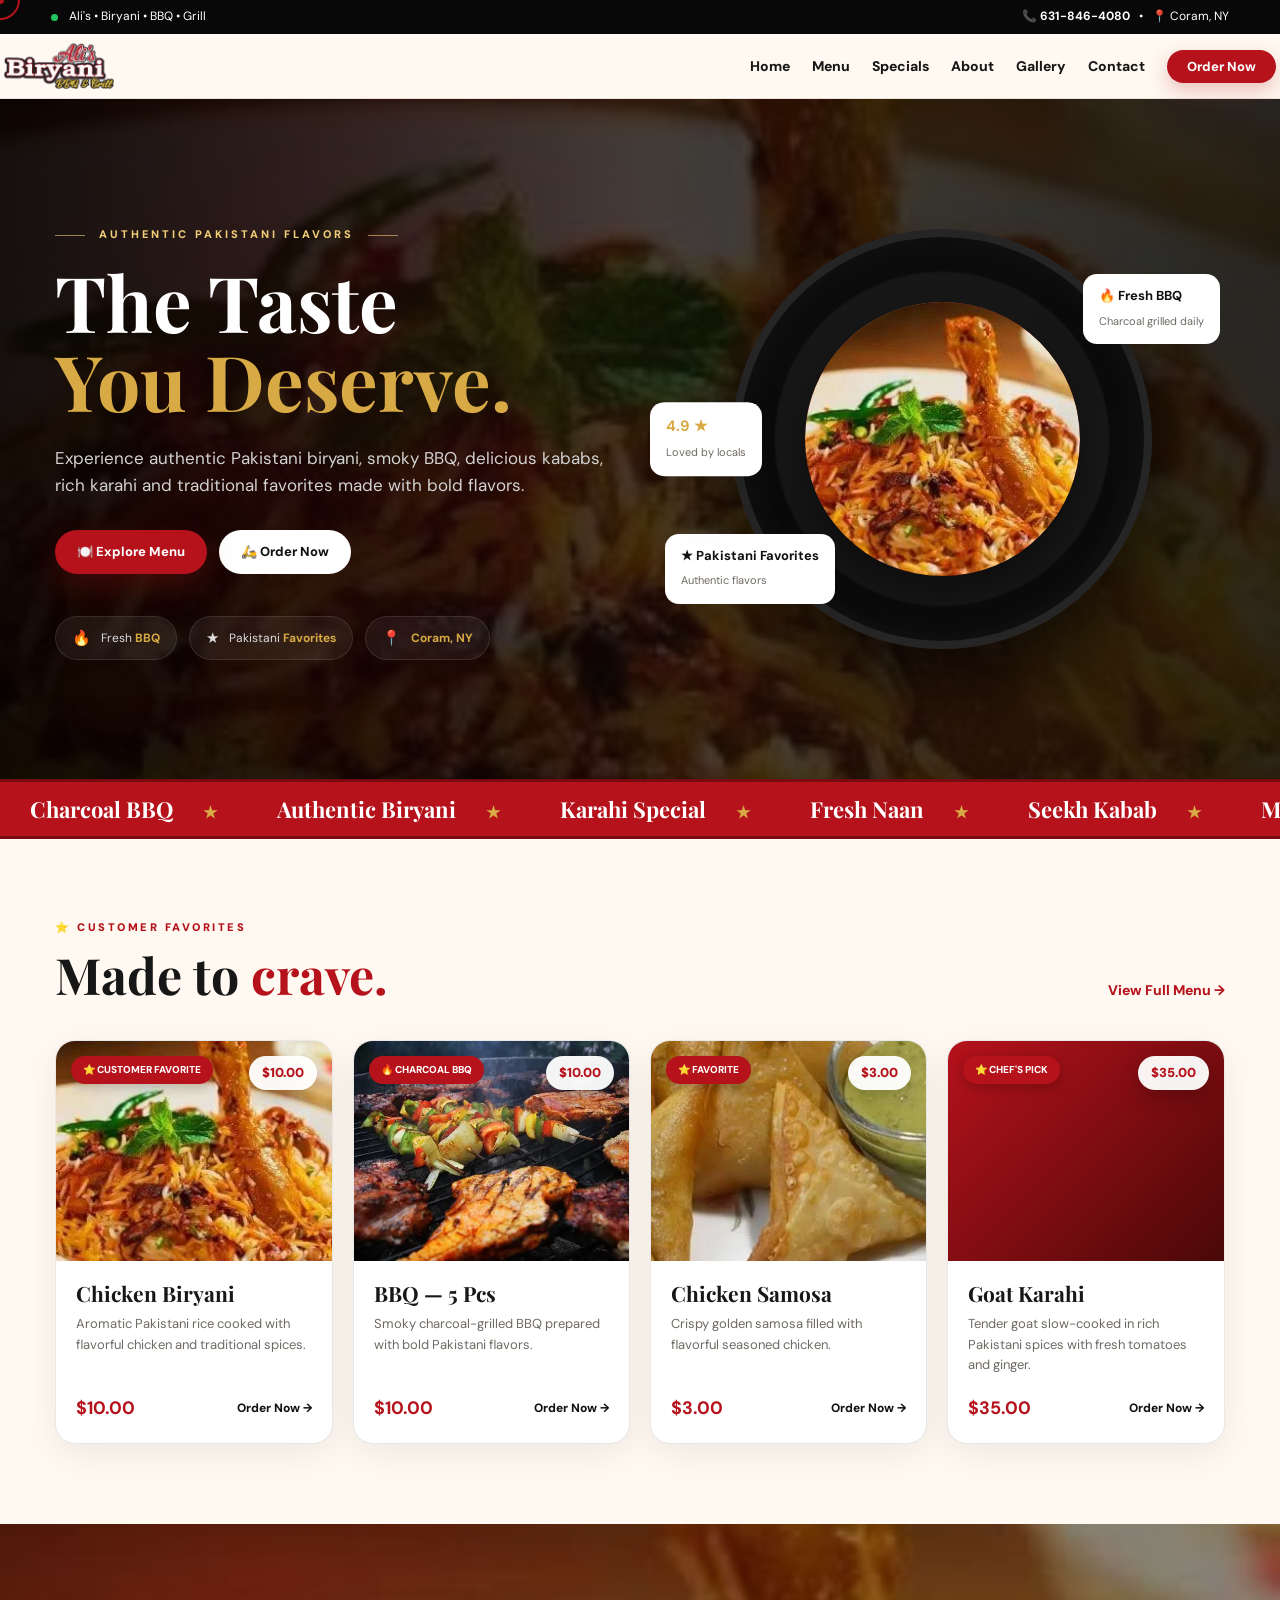
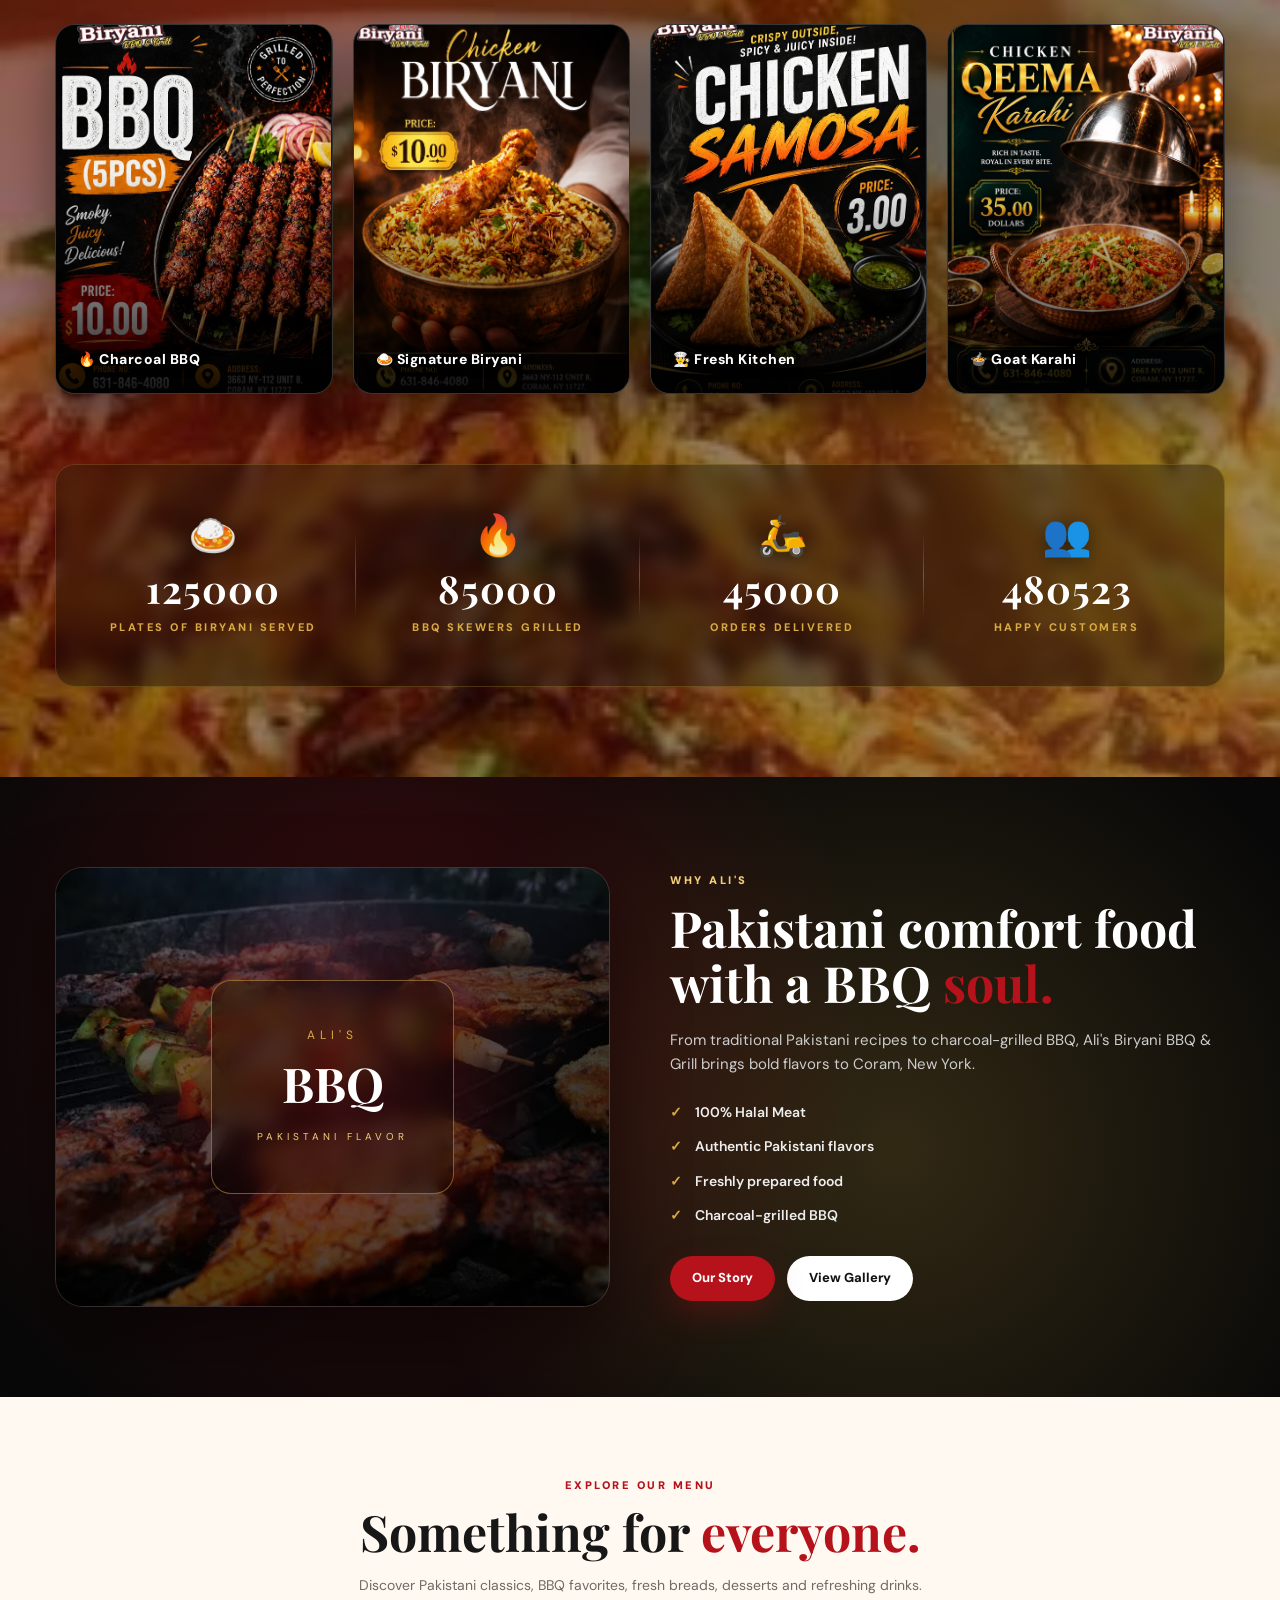
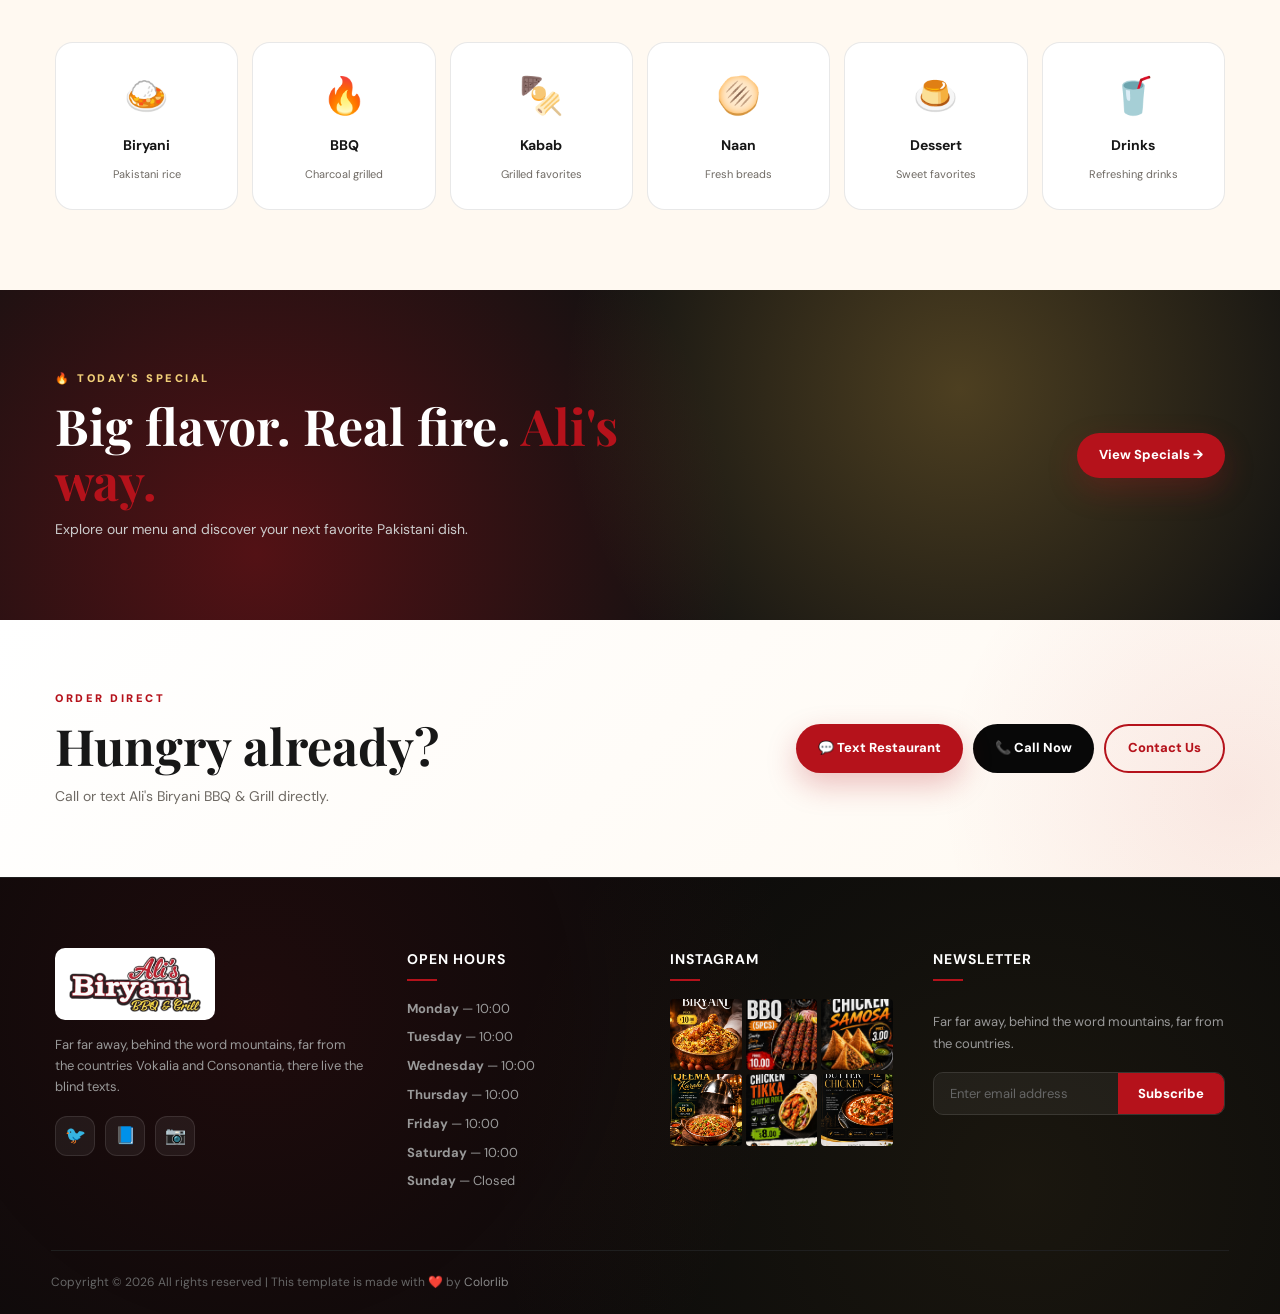
==== index.html @ 0fa8ace1 "Upload complete Ali's Biryani website" ====
<!DOCTYPE html>
<html lang="en">

<head>
    <meta charset="UTF-8">
    <meta name="viewport" content="width=device-width, initial-scale=1.0">
    <title>Ali's Biryani BBQ & Grill | Pakistani Restaurant in Coram, NY</title>
    <meta name="description" content="Ali's Biryani BBQ & Grill - Authentic Pakistani Biryani, BBQ, Kabab, Karahi and traditional favorites in Coram, NY.">
    <link rel="stylesheet" href="style.css">
    <link href="https://fonts.googleapis.com/css2?family=DM+Sans:wght@400;500;600;700;800;900&family=Playfair+Display:wght@500;600;700;800&display=swap" rel="stylesheet">
</head>
<style>
    /* Instagram Grid in Footer */
    .footer-instagram-grid {
        display: grid;
        grid-template-columns: repeat(3, 1fr);
        gap: 4px;
        margin-top: 5px;
    }

    .footer-instagram-grid img {
        width: 100%;
        aspect-ratio: 1;
        object-fit: cover;
        border-radius: 4px;
        transition: transform 0.3s, opacity 0.3s;
        cursor: pointer;
    }

    .footer-instagram-grid img:hover {
        transform: scale(1.05);
        opacity: 0.8;
    }

    /* ============================================================
       FEATURED DISHES — 4 COLUMNS ON DESKTOP
    ============================================================ */
    .featured-grid {
        display: grid;
        grid-template-columns: repeat(4, 1fr);
        gap: 20px;
        align-items: stretch;
    }

    /* ============================================================
       VIDEO SHOWCASE — WITH BACKGROUND IMAGE + HALAL STATS
    ============================================================ */
    .video-showcase {
        position: relative;
        padding: 100px 0 90px;
        overflow: hidden;
        background: #1a0f08;
        color: #fff;
    }

    /* Background image + dark overlay */
    .video-showcase::before {
        content: "";
        position: absolute;
        inset: 0;
        background:
            linear-gradient(rgba(10, 5, 2, 0.82), rgba(10, 5, 2, 0.88)),
            url('assets/flayers/bbq 5pcs.jpeg') center/cover no-repeat fixed;
        z-index: 0;
    }

    /* Radial glows on top of image */
    .video-showcase::after {
        content: "";
        position: absolute;
        inset: 0;
        background:
            radial-gradient(circle at 15% 20%, rgba(181, 18, 27, 0.35), transparent 45%),
            radial-gradient(circle at 85% 80%, rgba(216, 170, 69, 0.25), transparent 45%);
        animation: heroGlow 15s ease-in-out infinite alternate;
        pointer-events: none;
        z-index: 1;
    }

    .video-showcase > .container {
        position: relative;
        z-index: 2;
    }

    .video-showcase .section-heading.centered {
        text-align: center;
        display: block;
        margin-bottom: 55px;
    }

    .video-showcase .section-label.light {
        color: #f1cf78;
        font-size: 12px;
        font-weight: 900;
        letter-spacing: 3px;
        text-transform: uppercase;
        margin-bottom: 10px;
        display: block;
    }

    .video-showcase h2 {
        color: #fff;
        font-family: "Playfair Display", serif;
        font-size: clamp(32px, 4.5vw, 54px);
        line-height: 1.1;
    }

    .video-showcase h2 span {
        color: #d8aa45;
    }

    /* Video Grid — 4 columns on desktop */
    .video-grid {
        display: grid;
        grid-template-columns: repeat(4, 1fr);
        gap: 20px;
        margin-bottom: 70px;
    }

    .video-card {
        position: relative;
        aspect-ratio: 3 / 4;
        border-radius: 20px;
        overflow: hidden;
        border: 1px solid rgba(255, 255, 255, 0.12);
        background: #1a1a1a;
        transition: all 0.4s ease;
        cursor: pointer;
        box-shadow: 0 20px 50px rgba(0, 0, 0, 0.4);
    }

    .video-card:hover {
        transform: translateY(-10px) scale(1.02);
        border-color: #d8aa45;
        box-shadow: 0 30px 60px rgba(216, 170, 69, 0.4);
    }

    .video-card video {
        width: 100%;
        height: 100%;
        object-fit: cover;
        transition: transform 0.6s;
    }

    .video-card:hover video {
        transform: scale(1.08);
    }

    .video-overlay {
        position: absolute;
        inset: 0;
        background: linear-gradient(180deg, transparent 40%, rgba(0, 0, 0, 0.9) 100%);
        display: flex;
        align-items: flex-end;
        padding: 22px;
        pointer-events: none;
    }

    .video-label {
        color: white;
        font-weight: 800;
        font-size: 14px;
        letter-spacing: 0.5px;
        text-shadow: 0 2px 12px rgba(0, 0, 0, 0.9);
    }

    /* ============================================================
       STATS ROW — HALAL FRIENDLY
    ============================================================ */
    .stats-row {
        display: grid;
        grid-template-columns: repeat(4, 1fr);
        gap: 30px;
        padding: 40px 30px;
        background: rgba(0, 0, 0, 0.35);
        backdrop-filter: blur(8px);
        -webkit-backdrop-filter: blur(8px);
        border-radius: 20px;
        border: 1px solid rgba(216, 170, 69, 0.25);
        position: relative;
        overflow: hidden;
    }

    .stats-row::before {
        content: "";
        position: absolute;
        inset: 0;
        background: linear-gradient(135deg, rgba(216, 170, 69, 0.05), transparent 60%);
        pointer-events: none;
    }

    .stat-block {
        display: flex;
        flex-direction: column;
        align-items: center;
        text-align: center;
        position: relative;
        z-index: 1;
        padding: 10px 5px;
    }

    .stat-block:not(:last-child)::after {
        content: "";
        position: absolute;
        right: -15px;
        top: 20%;
        bottom: 20%;
        width: 1px;
        background: linear-gradient(180deg, transparent, rgba(216, 170, 69, 0.4), transparent);
    }

    .stat-icon {
        font-size: 40px;
        color: #fff;
        margin-bottom: 14px;
        opacity: 0.95;
        filter: drop-shadow(0 4px 10px rgba(0, 0, 0, 0.5));
        transition: transform 0.4s ease;
        display: block;
        line-height: 1;
    }

    .stat-block:hover .stat-icon {
        transform: translateY(-6px) scale(1.1);
    }

    .stat-number {
        font-family: "Playfair Display", serif;
        font-size: clamp(28px, 3vw, 42px);
        font-weight: 700;
        color: #fff;
        line-height: 1;
        margin-bottom: 12px;
        letter-spacing: 1px;
    }

    .stat-label {
        font-size: 11px;
        font-weight: 800;
        letter-spacing: 2.5px;
        text-transform: uppercase;
        color: #d8aa45;
        line-height: 1.5;
    }

    /* ============================================================
       RESPONSIVE
    ============================================================ */

    /* Tablet (1000px & below) */
    @media (max-width: 1000px) {
        .featured-grid {
            grid-template-columns: repeat(2, 1fr);
            gap: 18px;
        }

        .video-showcase {
            padding: 80px 0 70px;
        }
        .video-grid {
            grid-template-columns: repeat(2, 1fr);
            gap: 18px;
            margin-bottom: 55px;
        }
        .stats-row {
            grid-template-columns: repeat(2, 1fr);
            gap: 25px;
            padding: 35px 25px;
        }
        .stat-block:not(:last-child)::after {
            display: none;
        }
        .stat-block:nth-child(1)::after,
        .stat-block:nth-child(2)::after {
            content: "";
            position: absolute;
            right: -12px;
            top: 25%;
            bottom: 25%;
            width: 1px;
            background: linear-gradient(180deg, transparent, rgba(216, 170, 69, 0.4), transparent);
        }
        .stat-icon { font-size: 34px; }
        .stat-number { font-size: 32px; }
    }

    /* Mobile (800px & below) */
    @media (max-width: 800px) {
        .featured-grid {
            grid-template-columns: repeat(2, 1fr);
            gap: 14px;
        }

        .video-showcase {
            padding: 65px 0 60px;
        }

        /* Mobile par fixed background scroll nahi karta — better performance */
        .video-showcase::before {
            background-attachment: scroll;
        }

        .video-showcase .section-heading.centered {
            margin-bottom: 40px;
        }
        .video-showcase h2 { font-size: 30px; }
        .video-grid {
            grid-template-columns: repeat(2, 1fr);
            gap: 14px;
            margin-bottom: 45px;
        }
        .video-card {
            aspect-ratio: 3 / 4;
            border-radius: 16px;
        }
        .video-overlay { padding: 16px; }
        .video-label { font-size: 12px; }
        .stats-row {
            grid-template-columns: repeat(2, 1fr);
            gap: 22px;
            padding: 28px 18px;
            border-radius: 16px;
        }
        .stat-icon {
            font-size: 30px;
            margin-bottom: 10px;
        }
        .stat-number {
            font-size: 26px;
            margin-bottom: 8px;
        }
        .stat-label {
            font-size: 10px;
            letter-spacing: 1.8px;
        }
    }

    /* Small Mobile (560px & below) */
    @media (max-width: 560px) {
        .featured-grid {
            grid-template-columns: repeat(2, 1fr);
            gap: 10px;
        }

        .video-showcase {
            padding: 50px 0 45px;
        }
        .video-showcase h2 { font-size: 24px; }
        .video-grid {
            grid-template-columns: repeat(2, 1fr);
            gap: 10px;
            margin-bottom: 35px;
        }
        .video-card {
            aspect-ratio: 3 / 4;
            border-radius: 14px;
        }
        .video-overlay { padding: 12px; }
        .video-label { font-size: 11px; }
        .stats-row {
            grid-template-columns: repeat(2, 1fr);
            gap: 18px;
            padding: 22px 14px;
            border-radius: 14px;
        }
        .stat-icon {
            font-size: 26px;
            margin-bottom: 8px;
        }
        .stat-number {
            font-size: 22px;
            margin-bottom: 6px;
        }
        .stat-label {
            font-size: 9px;
            letter-spacing: 1.5px;
        }
    }

    /* Extra Small (380px & below) */
    @media (max-width: 380px) {
        .video-grid { gap: 8px; }
        .video-label { font-size: 10px; }
        .stat-icon { font-size: 22px; }
        .stat-number { font-size: 20px; }
        .stat-label {
            font-size: 8px;
            letter-spacing: 1.2px;
        }
        .stats-row {
            gap: 14px;
            padding: 18px 10px;
        }
    }
</style>

<body>

<!-- TOP BAR -->
<div class="top-bar">
    <div class="container top-bar-inner">
        <span class="top-bar-left">
            <span class="pulse-dot"></span>
            Ali's • Biryani • BBQ • Grill
        </span>
        <span class="top-bar-right">
            <a href="tel:+16318464080">📞 631-846-4080</a>
            &nbsp; • &nbsp;
            📍 Coram, NY
        </span>
    </div>
</div>

<!-- NAVBAR -->
<header class="navbar">
    <div class="container nav-inner">
        <a href="index.html">
            <img src="assets/logo/Layer 6.png" alt="Ali's" class="logo">
        </a>
        <button class="mobile-menu-btn" id="mobileMenuBtn" aria-label="Menu">☰</button>
        <nav class="navigation" id="navigation">
            <a href="index.html">Home</a>
            <a href="MENU.html">Menu</a>
            <a href="SPECIALS.html">Specials</a>
            <a href="ABOUT.html">About</a>
            <a href="GALLERY.html">Gallery</a>
            <a href="CONTACT.html">Contact</a>
            <a href="ORDER.html" class="nav-order">Order Now</a>
        </nav>
    </div>
</header>

<!-- HERO -->
<section class="hero">
    <video class="hero-video" autoplay muted loop playsinline poster="assets/menu/chicken biryani.jpeg">
        <source src="assets/videos/biryani.mp4" type="video/mp4">
    </video>

    <div class="hero-overlay"></div>

    <div class="container hero-content">
        <div class="hero-text">
            <span class="small-heading">
                <span class="small-heading-line"></span>
                AUTHENTIC PAKISTANI FLAVORS
                <span class="small-heading-line"></span>
            </span>

            <h1>
                The Taste
                <span>You Deserve.</span>
            </h1>

            <p>
                Experience authentic Pakistani biryani, smoky BBQ, delicious kababs,
                rich karahi and traditional favorites made with bold flavors.
            </p>

            <div class="hero-buttons">
                <a href="MENU.html" class="btn btn-red">🍽️ Explore Menu</a>
                <a href="ORDER.html" class="btn btn-white">🛵 Order Now</a>
            </div>

            <div class="hero-info">
                <div class="hero-info-item">
                    <span class="hero-info-icon">🔥</span>
                    <span>Fresh <strong>BBQ</strong></span>
                </div>
                <div class="hero-info-item">
                    <span class="hero-info-icon">★</span>
                    <span>Pakistani <strong>Favorites</strong></span>
                </div>
                <div class="hero-info-item">
                    <span class="hero-info-icon">📍</span>
                    <span><strong>Coram, NY</strong></span>
                </div>
            </div>
        </div>

        <div class="hero-food">
            <div class="food-glow"></div>
            <div class="food-circle">
                <div class="food-dish">
                    <img src="assets/menu/chicken biryani.jpeg" alt="Chicken Biryani"
                         onerror="this.parentElement.innerHTML='🍛';">
                </div>
            </div>
            <div class="floating-card card-one">
                <strong>🔥 Fresh BBQ</strong>
                <span>Charcoal grilled daily</span>
            </div>
            <div class="floating-card card-two">
                <strong>★ Pakistani Favorites</strong>
                <span>Authentic flavors</span>
            </div>
            <div class="floating-card card-three">
                <strong>4.9 ★</strong>
                <span>Loved by locals</span>
            </div>
        </div>
    </div>
</section>

<!-- MARQUEE -->
<section class="marquee">
    <div class="marquee-track">
        <div class="marquee-item">Charcoal BBQ</div>
        <div class="marquee-item">Authentic Biryani</div>
        <div class="marquee-item">Karahi Special</div>
        <div class="marquee-item">Fresh Naan</div>
        <div class="marquee-item">Seekh Kabab</div>
        <div class="marquee-item">Mango Lassi</div>

        <div class="marquee-item">Charcoal BBQ</div>
        <div class="marquee-item">Authentic Biryani</div>
        <div class="marquee-item">Karahi Special</div>
        <div class="marquee-item">Fresh Naan</div>
        <div class="marquee-item">Seekh Kabab</div>
        <div class="marquee-item">Mango Lassi</div>
    </div>
</section>

<!-- FEATURED DISHES — 4 BLOCKS -->
<section class="section">
    <div class="container">
        <div class="section-heading reveal">
            <div>
                <span class="section-label">⭐ CUSTOMER FAVORITES</span>
                <h2>Made to <span>crave.</span></h2>
            </div>
            <a href="MENU.html" class="text-link">View Full Menu →</a>
        </div>

        <div class="featured-grid">
            <!-- 1 -->
            <article class="dish-card reveal">
                <div class="dish-image">
                    <img src="assets/menu/chicken biryani.jpeg" alt="Chicken Biryani"
                         onerror="this.parentElement.style.background='linear-gradient(135deg,#d8aa45,#8b2b18)'; this.style.display='none';">
                    <div class="dish-tag">⭐ CUSTOMER FAVORITE</div>
                    <div class="dish-price-badge">$10.00</div>
                </div>
                <div class="dish-info">
                    <h3>Chicken Biryani</h3>
                    <p>Aromatic Pakistani rice cooked with flavorful chicken and traditional spices.</p>
                    <div class="dish-bottom">
                        <strong>$10.00</strong>
                        <a href="ORDER.html">Order Now →</a>
                    </div>
                </div>
            </article>

            <!-- 2 -->
            <article class="dish-card reveal reveal-delay-1">
                <div class="dish-image">
                    <img src="assets/menu/bbq 5pcs.jpeg" alt="BBQ 5 Pieces"
                         onerror="this.parentElement.style.background='linear-gradient(135deg,#b5121b,#4a0808)'; this.style.display='none';">
                    <div class="dish-tag">🔥 CHARCOAL BBQ</div>
                    <div class="dish-price-badge">$10.00</div>
                </div>
                <div class="dish-info">
                    <h3>BBQ — 5 Pcs</h3>
                    <p>Smoky charcoal-grilled BBQ prepared with bold Pakistani flavors.</p>
                    <div class="dish-bottom">
                        <strong>$10.00</strong>
                        <a href="ORDER.html">Order Now →</a>
                    </div>
                </div>
            </article>

            <!-- 3 -->
            <article class="dish-card reveal reveal-delay-2">
                <div class="dish-image">
                    <img src="assets/menu/chicken samosa.jpeg" alt="Chicken Samosa"
                         onerror="this.parentElement.style.background='linear-gradient(135deg,#d8aa45,#b5121b)'; this.style.display='none';">
                    <div class="dish-tag">⭐ FAVORITE</div>
                    <div class="dish-price-badge">$3.00</div>
                </div>
                <div class="dish-info">
                    <h3>Chicken Samosa</h3>
                    <p>Crispy golden samosa filled with flavorful seasoned chicken.</p>
                    <div class="dish-bottom">
                        <strong>$3.00</strong>
                        <a href="ORDER.html">Order Now →</a>
                    </div>
                </div>
            </article>

            <!-- 4 -->
            <article class="dish-card reveal reveal-delay-3">
                <div class="dish-image">
                    <img src="assets/menu/goat karahi.jpeg" alt="Goat Karahi"
                         onerror="this.parentElement.style.background='linear-gradient(135deg,#b5121b,#4a0808)'; this.style.display='none';">
                    <div class="dish-tag">⭐ CHEF'S PICK</div>
                    <div class="dish-price-badge">$35.00</div>
                </div>
                <div class="dish-info">
                    <h3>Goat Karahi</h3>
                    <p>Tender goat slow-cooked in rich Pakistani spices with fresh tomatoes and ginger.</p>
                    <div class="dish-bottom">
                        <strong>$35.00</strong>
                        <a href="ORDER.html">Order Now →</a>
                    </div>
                </div>
            </article>
        </div>
    </div>
</section>

<!-- ============================================================
     VIDEO SHOWCASE — 4 VIDEOS + HALAL STATS + BACKGROUND IMAGE
============================================================ -->
<section class="video-showcase">
      <video class="hero-video" autoplay muted loop playsinline poster="assets/menu/chicken biryani.jpeg">
        <source src="assets/videos/food.mp4" type="video/mp4">
    </video>
    <div class="container">

        <!-- <div class="section-heading centered reveal">
            <div>
                <span class="section-label light">🎬 SEE IT IN ACTION</span>
                <h2>Where flavor <span>comes alive.</span></h2>
            </div>
        </div> -->

        <!-- 4 Videos -->
        <div class="video-grid">
            <div class="video-card reveal">
                <video autoplay muted loop playsinline poster="assets/flayers/bbq 5pcs.jpeg">
                    <source src="assets/videos/bbq.mp4" type="video/mp4">
                </video>
                <div class="video-overlay">
                    <span class="video-label">🔥 Charcoal BBQ</span>
                </div>
            </div>

            <div class="video-card reveal reveal-delay-1">
                <video autoplay muted loop playsinline poster="assets/flayers/chicken biryani.jpeg">
                    <source src="assets/videos/biryani.mp4" type="video/mp4">
                </video>
                <div class="video-overlay">
                    <span class="video-label">🍛 Signature Biryani</span>
                </div>
            </div>

            <div class="video-card reveal reveal-delay-2">
                <video autoplay muted loop playsinline poster="assets/flayers/chicken samosa.jpeg">
                    <source src="assets/videos/kitchen.mp4" type="video/mp4">
                </video>
                <div class="video-overlay">
                    <span class="video-label">👨‍🍳 Fresh Kitchen</span>
                </div>
            </div>

            <div class="video-card reveal reveal-delay-3">
                <video autoplay muted loop playsinline poster="assets/flayers/goat karahi.jpeg">
                    <source src="assets/videos/Mutton.mp4" type="video/mp4">
                </video>
                <div class="video-overlay">
                    <span class="video-label">🍲 Goat Karahi</span>
                </div>
            </div>
        </div>

        <!-- Halal Stats Row -->
        <div class="stats-row reveal">
            <div class="stat-block">
                <span class="stat-icon">🍛</span>
                <div class="stat-number">125000</div>
                <div class="stat-label">Plates of Biryani Served</div>
            </div>

            <div class="stat-block">
                <span class="stat-icon">🔥</span>
                <div class="stat-number">85000</div>
                <div class="stat-label">BBQ Skewers Grilled</div>
            </div>

            <div class="stat-block">
                <span class="stat-icon">🛵</span>
                <div class="stat-number">45000</div>
                <div class="stat-label">Orders Delivered</div>
            </div>

            <div class="stat-block">
                <span class="stat-icon">👥</span>
                <div class="stat-number">480523</div>
                <div class="stat-label">Happy Customers</div>
            </div>
        </div>

    </div>
</section>

<!-- ABOUT PREVIEW -->
<section class="about-preview">
    <div class="container about-grid">
        <div class="about-visual reveal">
            <img src="assets/menu/bbq 5pcs.jpeg" alt="Ali's BBQ" class="about-visual-img"
                 onerror="this.style.display='none';">
            <div class="about-visual-overlay"></div>
            <div class="about-box">
                <span>ALI'S</span>
                <strong>BBQ</strong>
                <small>PAKISTANI FLAVOR</small>
            </div>
        </div>

        <div class="about-text reveal reveal-delay-1">
            <span class="section-label light">WHY ALI'S</span>
            <h2>Pakistani comfort food with a BBQ <span>soul.</span></h2>
            <p>From traditional Pakistani recipes to charcoal-grilled BBQ, Ali's Biryani BBQ & Grill brings bold flavors to Coram, New York.</p>

            <div class="about-points">
                <div><span>✓</span> 100% Halal Meat</div>
                <div><span>✓</span> Authentic Pakistani flavors</div>
                <div><span>✓</span> Freshly prepared food</div>
                <div><span>✓</span> Charcoal-grilled BBQ</div>
            </div>

            <div class="hero-buttons">
                <a href="ABOUT.html" class="btn btn-red">Our Story</a>
                <a href="GALLERY.html" class="btn btn-white">View Gallery</a>
            </div>
        </div>
    </div>
</section>

<!-- CATEGORIES -->
<section class="section">
    <div class="container">
        <div class="center-heading reveal">
            <span class="section-label">EXPLORE OUR MENU</span>
            <h2>Something for <span>everyone.</span></h2>
            <p>Discover Pakistani classics, BBQ favorites, fresh breads, desserts and refreshing drinks.</p>
        </div>

        <div class="category-grid">
            <a href="MENU.html" class="category-card reveal">
                <div class="category-icon">🍛</div>
                <h3>Biryani</h3>
                <span>Pakistani rice</span>
            </a>
            <a href="MENU.html" class="category-card reveal reveal-delay-1">
                <div class="category-icon">🔥</div>
                <h3>BBQ</h3>
                <span>Charcoal grilled</span>
            </a>
            <a href="MENU.html" class="category-card reveal reveal-delay-2">
                <div class="category-icon">🍢</div>
                <h3>Kabab</h3>
                <span>Grilled favorites</span>
            </a>
            <a href="MENU.html" class="category-card reveal reveal-delay-3">
                <div class="category-icon">🫓</div>
                <h3>Naan</h3>
                <span>Fresh breads</span>
            </a>
            <a href="MENU.html" class="category-card reveal reveal-delay-4">
                <div class="category-icon">🍮</div>
                <h3>Dessert</h3>
                <span>Sweet favorites</span>
            </a>
            <a href="MENU.html" class="category-card reveal">
                <div class="category-icon">🥤</div>
                <h3>Drinks</h3>
                <span>Refreshing drinks</span>
            </a>
        </div>
    </div>
</section>

<!-- SPECIAL BANNER -->
<section class="special-banner">
    <div class="container special-inner">
        <div class="reveal">
            <span class="section-label light">🔥 TODAY'S SPECIAL</span>
            <h2>Big flavor. Real fire. <span>Ali's way.</span></h2>
            <p>Explore our menu and discover your next favorite Pakistani dish.</p>
        </div>
        <a href="SPECIALS.html" class="btn btn-red reveal reveal-delay-1">View Specials →</a>
    </div>
</section>

<!-- ORDER CTA -->
<section class="contact-cta">
    <div class="container contact-cta-inner">
        <div class="reveal">
            <span class="section-label">ORDER DIRECT</span>
            <h2>Hungry already?</h2>
            <p>Call or text Ali's Biryani BBQ & Grill directly.</p>
        </div>
        <div class="cta-buttons reveal reveal-delay-1">
            <a class="btn btn-red" href="sms:+16318464080?body=Hi%20Ali%27s%20Biryani%20BBQ%20%26%20Grill%21%20I%20would%20like%20to%20place%20an%20order.">💬 Text Restaurant</a>
            <a class="btn btn-dark" href="tel:+16318464080">📞 Call Now</a>
            <a class="btn btn-outline" href="CONTACT.html">Contact Us</a>
        </div>
    </div>
</section>

<!-- FOOTER -->
<footer>
    <div class="container footer-grid">
        <div class="footer-brand">
            <img src="assets/logo/Layer 6.png" alt="Ali's Biryani BBQ & Grill">
            <p>Far far away, behind the word mountains, far from the countries Vokalia and Consonantia, there live the blind texts.</p>
            <div class="footer-socials">
                <a href="#" aria-label="Twitter">🐦</a>
                <a href="#" aria-label="Facebook">📘</a>
                <a href="#" aria-label="Instagram">📷</a>
            </div>
        </div>

        <div>
            <h3>Open Hours</h3>
            <p><strong>Monday</strong> — 10:00  </p>
            <p><strong>Tuesday</strong> — 10:00  </p>
            <p><strong>Wednesday</strong> — 10:00  </p>
            <p><strong>Thursday</strong> — 10:00  </p>
            <p><strong>Friday</strong> — 10:00</p>
            <p><strong>Saturday</strong> — 10:00</p>
            <p><strong>Sunday</strong> — Closed</p>
        </div>

        <div>
            <h3>Instagram</h3>
            <div class="footer-instagram-grid">
                <img src="assets/flayers/chicken biryani.jpeg" alt="Biryani">
                <img src="assets/flayers/bbq 5pcs.jpeg" alt="BBQ">
                <img src="assets/flayers/chicken samosa.jpeg" alt="Samosa">
                <img src="assets/flayers/goat karahi.jpeg" alt="Karahi">
                <img src="assets/flayers/chicken tikka.jpeg" alt="Tikka">
                <img src="assets/flayers/butter chicken.jpeg" alt="Butter Chicken">
            </div>
        </div>

        <div class="footer-newsletter">
            <h3>Newsletter</h3>
            <p>Far far away, behind the word mountains, far from the countries.</p>
            <div class="newsletter-input">
                <input type="email" placeholder="Enter email address" aria-label="Email address">
                <button type="button">Subscribe</button>
            </div>
        </div>
    </div>

    <div class="container footer-bottom">
        <span>Copyright © <span class="current-year"></span> All rights reserved | This template is made with ❤️ by <a href="#">Colorlib</a></span>
    </div>
</footer>

<script src="script.js"></script>

</body>
</html>
---- style.css ----
/* =====================================================
   ALI'S BIRYANI BBQ & GRILL
   ULTRA PREMIUM ANIMATED CSS — FULLY RESPONSIVE
   (Hero mobile compact + Featured 2 cols + Order Now fixed)
===================================================== */

@import url('https://fonts.googleapis.com/css2?family=DM+Sans:wght@400;500;600;700;800;900&family=Playfair+Display:wght@500;600;700;800;900&display=swap');

/* ================= VARIABLES ================= */
:root {
    --black: #080808;
    --black-soft: #111111;
    --red: #b5121b;
    --red-light: #df202b;
    --red-dark: #780b11;
    --gold: #d8aa45;
    --gold-light: #f1cf78;
    --cream: #fff9f1;
    --white: #ffffff;
    --text: #171717;
    --muted: #6f6a64;
    --border: rgba(0, 0, 0, .09);
    --shadow: 0 20px 60px rgba(0, 0, 0, .10);
    --radius: 20px;
}

/* ================= RESET ================= */
* {
    margin: 0;
    padding: 0;
    box-sizing: border-box;
}

html {
    scroll-behavior: smooth;
    -webkit-text-size-adjust: 100%;
}

body {
    font-family: "DM Sans", sans-serif;
    background: var(--cream);
    color: var(--text);
    line-height: 1.6;
    overflow-x: hidden;
    cursor: none;
    -webkit-font-smoothing: antialiased;
    -moz-osx-font-smoothing: grayscale;
}

@media (max-width: 900px) {
    body { cursor: auto; }
}

img { max-width: 100%; display: block; height: auto; }
a { text-decoration: none; color: inherit; }
button, input, textarea, select { font-family: inherit; }
button { cursor: pointer; }

.container {
    width: min(1180px, 92%);
    margin: auto;
    padding: 0 4px;
}

/* ================= CUSTOM CURSOR ================= */
.cursor-dot,
.cursor-ring {
    position: fixed;
    top: 0;
    left: 0;
    pointer-events: none;
    z-index: 99999;
    transform: translate(-50%, -50%);
    transition: opacity 0.3s;
}

.cursor-dot {
    width: 8px;
    height: 8px;
    background: var(--red);
    border-radius: 50%;
}

.cursor-ring {
    width: 40px;
    height: 40px;
    border: 2px solid var(--red);
    border-radius: 50%;
    transition: transform 0.15s ease-out, width 0.2s, height 0.2s, background 0.2s;
}

.cursor-ring.hover {
    width: 60px;
    height: 60px;
    background: rgba(181, 18, 27, 0.1);
}

@media (max-width: 900px) {
    .cursor-dot, .cursor-ring { display: none; }
}

/* ================= SCROLL PROGRESS BAR ================= */
.scroll-progress {
    position: fixed;
    top: 0;
    left: 0;
    height: 3px;
    width: 0;
    background: linear-gradient(90deg, var(--red), var(--gold));
    z-index: 10000;
    transition: width 0.1s;
}

/* ================= TOP BAR ================= */
.top-bar {
    background: var(--black);
    color: white;
    font-size: 12px;
}

.top-bar-inner {
    min-height: 34px;
    display: flex;
    justify-content: space-between;
    align-items: center;
    gap: 10px;
    padding: 4px 0;
}

.top-bar a { font-weight: 700; transition: color 0.3s; }
.top-bar a:hover { color: var(--gold-light); }

.pulse-dot {
    display: inline-block;
    width: 7px;
    height: 7px;
    background: #22c55e;
    border-radius: 50%;
    margin-right: 8px;
    box-shadow: 0 0 0 0 rgba(34, 197, 94, 0.7);
    animation: pulse 2s infinite;
    vertical-align: middle;
}

@keyframes pulse {
    0%   { box-shadow: 0 0 0 0 rgba(34, 197, 94, 0.7); }
    70%  { box-shadow: 0 0 0 8px rgba(34, 197, 94, 0); }
    100% { box-shadow: 0 0 0 0 rgba(34, 197, 94, 0); }
}

/* ================= NAVBAR ================= */
.navbar {
    position: sticky;
    top: 0;
    z-index: 1000;
    background: rgba(255, 249, 241, .97);
    backdrop-filter: blur(15px);
    -webkit-backdrop-filter: blur(15px);
    border-bottom: 1px solid var(--border);
    transition: box-shadow 0.3s;
    width: 100%;
}

.navbar.scrolled {
    box-shadow: 0 10px 30px rgba(0, 0, 0, 0.08);
}

.nav-inner {
    min-height: 64px;
    display: flex;
    align-items: center;
    justify-content: space-between;
    gap: 16px;
    width: 100%;
}

.logo {
    width: 110px;
    height: auto;
    object-fit: contain;
    transition: transform 0.3s;
    flex-shrink: 0;
}

.logo:hover { transform: scale(1.05); }

.navigation,
.navlinks {
    display: flex;
    align-items: center;
    gap: 22px;
    flex-wrap: nowrap;
    min-width: 0;
}

.navigation > a:not(.nav-order),
.navlinks > a:not(.nav-order) {
    font-size: 14px;
    font-weight: 800;
    position: relative;
    transition: color 0.3s;
    padding: 4px 0;
    white-space: nowrap;
    flex-shrink: 0;
}

.navigation > a:not(.nav-order)::after,
.navlinks > a:not(.nav-order)::after {
    content: "";
    position: absolute;
    left: 0;
    bottom: -2px;
    width: 0;
    height: 2px;
    background: var(--red);
    transition: .25s ease;
}

.navigation > a:hover::after,
.navigation > a.active::after,
.navlinks > a:hover::after,
.navlinks > a.active::after {
    width: 100%;
}

.nav-order {
    background: var(--red);
    color: white !important;
    padding: 10px 20px;
    border-radius: 100px;
    box-shadow: 0 8px 20px rgba(181, 18, 27, 0.25);
    transition: all 0.3s;
    font-size: 13px !important;
    font-weight: 800;
    white-space: nowrap;
    flex-shrink: 0;
    display: inline-flex;
    align-items: center;
    justify-content: center;
    line-height: 1;
}

.nav-order::after { display: none !important; }

.nav-order:hover {
    background: var(--red-light);
    transform: translateY(-2px);
    box-shadow: 0 12px 25px rgba(181, 18, 27, 0.35);
}

.mobile-menu-btn,
.menu-toggle {
    display: none;
    border: none;
    background: transparent;
    font-size: 26px;
    cursor: pointer;
    color: var(--black);
    padding: 6px;
    line-height: 1;
    flex-shrink: 0;
}

/* ================= HERO ================= */
.hero {
    position: relative;
    min-height: 680px;
    overflow: hidden;
    background: #080808;
    color: white;
}

.hero-video {
    position: absolute;
    top: 50%;
    left: 50%;
    min-width: 100%;
    min-height: 100%;
    width: auto;
    height: auto;
    transform: translate(-50%, -50%);
    object-fit: cover;
    z-index: 0;
    opacity: 0.55;
}

.hero-overlay {
    position: absolute;
    inset: 0;
    background:
        linear-gradient(90deg, rgba(0,0,0,0.85) 0%, rgba(0,0,0,0.5) 50%, rgba(0,0,0,0.7) 100%),
        radial-gradient(circle at 20% 30%, rgba(181, 18, 27, 0.4), transparent 45%),
        radial-gradient(circle at 80% 70%, rgba(216, 170, 69, 0.25), transparent 45%);
    z-index: 1;
    animation: heroGlow 12s ease-in-out infinite alternate;
}

@keyframes heroGlow {
    0%   { opacity: 0.85; }
    100% { opacity: 1; }
}

.hero-content {
    position: relative;
    z-index: 2;
    min-height: 680px;
    display: grid;
    grid-template-columns: 1fr 1fr;
    align-items: center;
    gap: 40px;
}

.small-heading {
    display: inline-flex;
    align-items: center;
    gap: 14px;
    color: var(--gold-light);
    font-size: 11px;
    font-weight: 800;
    letter-spacing: 3px;
    margin-bottom: 18px;
    opacity: 0;
    animation: fadeUp 0.8s 0.2s forwards;
}

.small-heading-line {
    display: inline-block;
    width: 30px;
    height: 1px;
    background: var(--gold-light);
    opacity: 0.6;
}

.hero h1 {
    font-family: "Playfair Display", serif;
    font-size: clamp(44px, 6vw, 78px);
    line-height: 1.03;
    max-width: 650px;
    opacity: 0;
    animation: fadeUp 0.8s 0.4s forwards;
}

.hero h1 span {
    display: block;
    color: var(--gold);
    position: relative;
}

.hero-text p {
    max-width: 590px;
    color: #d2d2d2;
    font-size: 17px;
    margin-top: 25px;
    opacity: 0;
    animation: fadeUp 0.8s 0.6s forwards;
}

@keyframes fadeUp {
    from { opacity: 0; transform: translateY(30px); }
    to { opacity: 1; transform: translateY(0); }
}

.hero-buttons {
    display: flex;
    flex-wrap: wrap;
    gap: 12px;
    margin-top: 30px;
    opacity: 0;
    animation: fadeUp 0.8s 0.8s forwards;
}

.hero-info {
    display: flex;
    flex-wrap: wrap;
    gap: 12px;
    margin-top: 42px;
    opacity: 0;
    animation: fadeUp 0.8s 1s forwards;
}

.hero-info-item {
    display: flex;
    align-items: center;
    gap: 10px;
    padding: 9px 16px;
    background: rgba(255,255,255,0.06);
    border: 1px solid rgba(255,255,255,0.1);
    border-radius: 100px;
    backdrop-filter: blur(10px);
    transition: all 0.3s ease;
    color: #ddd;
    font-size: 12px;
}

.hero-info-item:hover {
    background: rgba(181,18,27,0.2);
    border-color: var(--red);
    transform: translateY(-3px);
}

.hero-info-icon { font-size: 15px; }
.hero-info strong { color: var(--gold); }

/* ================= HERO FOOD ================= */
.hero-food {
    position: relative;
    min-height: 200px;
    display: grid;
    place-items: center;
    opacity: 0;
    animation: fadeIn 1.2s 0.6s forwards;
}

@keyframes fadeIn {
    to { opacity: 1; }
}

.food-glow {
    position: absolute;
    width: 380px;
    height: 380px;
    border-radius: 50%;
    background: radial-gradient(circle, rgba(181, 18, 27, .6), transparent 70%);
    filter: blur(30px);
    animation: glowPulse 4s ease-in-out infinite alternate;
}

@keyframes glowPulse {
    0%   { transform: scale(1); opacity: 0.7; }
    100% { transform: scale(1.15); opacity: 1; }
}

.food-circle {
    width: min(420px, 90%);
    aspect-ratio: 1;
    border-radius: 50%;
    display: grid;
    place-items: center;
    background: radial-gradient(circle, #292929 0 45%, #171717 46% 58%, #0b0b0b 59%);
    border: 8px solid #252525;
    box-shadow: 0 40px 80px rgba(0, 0, 0, .65), inset 0 0 40px rgba(255, 255, 255, .04);
    animation: rotateSlow 30s linear infinite;
    position: relative;
}

@keyframes rotateSlow {
    from { transform: rotate(0deg); }
    to { transform: rotate(360deg); }
}

.food-dish {
    position: relative;
    z-index: 2;
    width: 68%;
    aspect-ratio: 1;
    border-radius: 50%;
    display: grid;
    place-items: center;
    overflow: hidden;
    background: radial-gradient(circle at 40% 30%, #e2a641, #8b2b18 55%, #39120e);
    box-shadow: inset 0 0 50px rgba(0, 0, 0, .45), 0 20px 35px rgba(0, 0, 0, .4);
    animation: rotateSlowReverse 30s linear infinite;
}

@keyframes rotateSlowReverse {
    from { transform: rotate(0deg); }
    to { transform: rotate(-360deg); }
}

.food-dish img {
    width: 100%;
    height: 100%;
    object-fit: cover;
    border-radius: 50%;
}

.floating-card {
    position: absolute;
    z-index: 5;
    background: white;
    color: #111;
    padding: 12px 16px;
    border-radius: 14px;
    box-shadow: var(--shadow);
    animation: floatCard 4s ease-in-out infinite;
}

@keyframes floatCard {
    0%, 100% { transform: translateY(0); }
    50% { transform: translateY(-12px); }
}

.floating-card strong { display: block; font-size: 13px; }
.floating-card span { color: var(--muted); font-size: 11px; }

.card-one { top: 45px; right: 5px; animation-delay: 0s; }
.card-two { bottom: 45px; left: 5px; animation-delay: 1s; }
.card-three {
    top: 50%;
    left: -10px;
    transform: translateY(-50%);
    animation-delay: 2s;
}
.card-three strong { color: var(--gold); font-size: 15px; }

/* ================= BUTTONS ================= */
.btn {
    display: inline-flex;
    align-items: center;
    justify-content: center;
    gap: 8px;
    padding: 12px 22px;
    border-radius: 100px;
    font-size: 13px;
    font-weight: 800;
    transition: all 0.3s cubic-bezier(0.4, 0, 0.2, 1);
    cursor: pointer;
    border: none;
    position: relative;
    overflow: hidden;
    text-align: center;
}

.btn::before {
    content: "";
    position: absolute;
    top: 50%;
    left: 50%;
    width: 0;
    height: 0;
    border-radius: 50%;
    background: rgba(255,255,255,0.3);
    transform: translate(-50%, -50%);
    transition: width 0.5s, height 0.5s;
}

.btn:hover::before {
    width: 300px;
    height: 300px;
}

.btn-red {
    color: white;
    background: var(--red);
    box-shadow: 0 12px 30px rgba(181, 18, 27, .25);
    z-index: 1;
}

.btn-red:hover {
    background: var(--red-light);
    transform: translateY(-3px);
    box-shadow: 0 20px 40px rgba(181, 18, 27, .4);
}

.btn-white { background: white; color: #111; }
.btn-white:hover { transform: translateY(-3px); box-shadow: 0 15px 30px rgba(255,255,255,0.2); }

.btn-dark { background: var(--black); color: white; }
.btn-dark:hover { background: var(--red); transform: translateY(-3px); }

.btn-outline {
    background: transparent;
    color: var(--red);
    border: 2px solid var(--red);
}
.btn-outline:hover { background: var(--red); color: white; transform: translateY(-3px); }

/* ================= SECTIONS ================= */
.section { padding: 80px 0; }

.section-heading {
    display: flex;
    align-items: end;
    justify-content: space-between;
    gap: 30px;
    margin-bottom: 38px;
}

.section-label {
    display: block;
    color: var(--red);
    font-size: 11px;
    font-weight: 900;
    letter-spacing: 2.5px;
    margin-bottom: 10px;
}

.section-label.light { color: var(--gold-light); }

h2 {
    font-family: "Playfair Display", serif;
    font-size: clamp(30px, 4vw, 50px);
    line-height: 1.1;
}

h2 span { color: var(--red); }

.text-link {
    color: var(--red);
    font-size: 14px;
    font-weight: 800;
    position: relative;
    transition: all 0.3s;
    white-space: nowrap;
}

.text-link:hover { color: var(--red-light); transform: translateX(5px); }

/* ================= SCROLL REVEAL ================= */
.reveal {
    opacity: 0;
    transform: translateY(40px);
    transition: opacity 0.8s ease, transform 0.8s ease;
}

.reveal.visible {
    opacity: 1;
    transform: translateY(0);
}

.reveal-delay-1 { transition-delay: 0.1s; }
.reveal-delay-2 { transition-delay: 0.2s; }
.reveal-delay-3 { transition-delay: 0.3s; }
.reveal-delay-4 { transition-delay: 0.4s; }

/* ================= PAGE HEADER ================= */
.page-hero, .page-header {
    position: relative;
    background:
        linear-gradient(rgba(0,0,0,0.7), rgba(0,0,0,0.85)),
        url('assets/flayers/chicken biryani.jpg') center/cover no-repeat,
        #080808;
    color: white;
    padding: 100px 0 80px;
    overflow: hidden;
}

.page-hero::before, .page-header::before {
    content: "";
    position: absolute;
    inset: 0;
    background:
        radial-gradient(circle at 20% 30%, rgba(181, 18, 27, 0.4), transparent 45%),
        radial-gradient(circle at 80% 70%, rgba(216, 170, 69, 0.25), transparent 45%);
    animation: heroGlow 10s ease-in-out infinite alternate;
}

.page-hero > .container,
.page-header > .container {
    position: relative;
    z-index: 2;
}

.page-header .kicker,
.page-hero .kicker { color: var(--gold-light); }

.page-header h1, .page-hero h1 {
    font-family: "Playfair Display", serif;
    font-size: clamp(36px, 6vw, 66px);
    line-height: 1.05;
    margin-bottom: 18px;
}

.page-header p, .page-hero p {
    max-width: 650px;
    color: #d0d0d0;
    font-size: 16px;
}

/* ================= FEATURED ================= */
.featured-grid {
    display: grid;
    grid-template-columns: repeat(4, 1fr);
    gap: 20px;
    align-items: stretch;
}

.dish-card {
    background: white;
    border-radius: var(--radius);
    overflow: hidden;
    box-shadow: 0 10px 35px rgba(0, 0, 0, .07);
    border: 1px solid var(--border);
    transition: all 0.4s cubic-bezier(0.4, 0, 0.2, 1);
    position: relative;
    display: flex;
    flex-direction: column;
    height: 100%;
}

.dish-card:hover {
    transform: translateY(-10px) scale(1.02);
    box-shadow: 0 30px 70px rgba(0, 0, 0, .15);
    border-color: var(--red);
}

.dish-image {
    position: relative;
    height: 220px;
    background: #ddd;
    overflow: hidden;
    flex-shrink: 0;
}

.dish-image img {
    width: 100%;
    height: 100%;
    object-fit: cover;
    transition: transform 0.6s ease;
}

.dish-card:hover .dish-image img {
    transform: scale(1.12);
}

.dish-tag {
    position: absolute;
    top: 15px;
    left: 15px;
    background: var(--red);
    color: white;
    padding: 6px 12px;
    border-radius: 100px;
    font-size: 10px;
    font-weight: 800;
    z-index: 2;
    box-shadow: 0 4px 12px rgba(0,0,0,0.2);
    white-space: nowrap;
}

.dish-price-badge {
    position: absolute;
    top: 15px;
    right: 15px;
    background: rgba(255,255,255,0.95);
    color: var(--red);
    padding: 7px 13px;
    border-radius: 100px;
    font-size: 13px;
    font-weight: 900;
    box-shadow: 0 8px 20px rgba(0,0,0,0.2);
    z-index: 2;
    white-space: nowrap;
}

.dish-info {
    padding: 20px;
    display: flex;
    flex-direction: column;
    flex-grow: 1;
}

.dish-info h3 {
    font-family: "Playfair Display", serif;
    font-size: 21px;
    line-height: 1.2;
}

.dish-info p {
    color: var(--muted);
    font-size: 13px;
    margin: 8px 0 18px;
    flex-grow: 1;
}

.dish-bottom {
    display: flex;
    justify-content: space-between;
    align-items: center;
    margin-top: auto;
}

.dish-bottom strong { color: var(--red); font-size: 18px; }

.dish-bottom a {
    color: #111;
    font-size: 12px;
    font-weight: 800;
    transition: all 0.3s;
}

.dish-bottom a:hover { color: var(--red); transform: translateX(3px); }

/* ================= VIDEO SHOWCASE ================= */
.video-showcase {
    position: relative;
    padding: 80px 0;
    background:
        linear-gradient(rgba(8,8,8,0.85), rgba(8,8,8,0.92)),
        url('assets/flayers/bbq 5pcs.jpg') center/cover no-repeat fixed,
        #080808;
    color: #fff;
    overflow: hidden;
}

.video-showcase::before {
    content: "";
    position: absolute;
    inset: 0;
    background:
        radial-gradient(circle at 15% 20%, rgba(181, 18, 27, 0.4), transparent 40%),
        radial-gradient(circle at 85% 80%, rgba(216, 170, 69, 0.3), transparent 40%);
    animation: heroGlow 15s ease-in-out infinite alternate;
}

.video-showcase > .container { position: relative; z-index: 2; }

.video-showcase .section-heading.centered {
    text-align: center;
    display: block;
    margin-bottom: 50px;
}

.video-showcase h2 { color: #fff; }
.video-showcase h2 span { color: var(--gold); }

.video-grid {
    display: grid;
    grid-template-columns: repeat(4, 1fr);
    gap: 20px;
}

.video-card {
    position: relative;
    aspect-ratio: 3 / 4;
    border-radius: 20px;
    overflow: hidden;
    border: 1px solid rgba(255,255,255,0.1);
    background: #1a1a1a;
    transition: all 0.4s ease;
    cursor: pointer;
}

.video-card:hover {
    transform: translateY(-10px) scale(1.02);
    border-color: var(--red);
    box-shadow: 0 30px 60px rgba(181, 18, 27, 0.3);
}

.video-card video {
    width: 100%;
    height: 100%;
    object-fit: cover;
    transition: transform 0.6s;
}

.video-card:hover video { transform: scale(1.08); }

.video-overlay {
    position: absolute;
    inset: 0;
    background: linear-gradient(180deg, transparent 40%, rgba(0,0,0,0.9) 100%);
    display: flex;
    align-items: flex-end;
    padding: 22px;
    pointer-events: none;
}

.video-label {
    color: white;
    font-weight: 800;
    font-size: 14px;
    letter-spacing: 0.5px;
    text-shadow: 0 2px 10px rgba(0,0,0,0.8);
}

/* ================= ABOUT PREVIEW ================= */
.about-preview {
    position: relative;
    background:
        linear-gradient(rgba(8,8,8,0.9), rgba(8,8,8,0.95)),
        url('assets/flayers/chicken samosa.jpg') center/cover no-repeat fixed,
        #080808;
    color: white;
    padding: 90px 0;
    overflow: hidden;
}

.about-preview::before {
    content: "";
    position: absolute;
    inset: 0;
    background:
        radial-gradient(circle at 30% 40%, rgba(181, 18, 27, 0.3), transparent 50%),
        radial-gradient(circle at 70% 60%, rgba(216, 170, 69, 0.2), transparent 50%);
    animation: heroGlow 20s ease-in-out infinite alternate;
}

.about-preview > .container { position: relative; z-index: 2; }

.about-grid {
    display: grid;
    grid-template-columns: 1fr 1fr;
    gap: 60px;
    align-items: center;
}

.about-visual {
    position: relative;
    min-height: 440px;
    border-radius: 28px;
    overflow: hidden;
    display: grid;
    place-items: center;
    border: 1px solid rgba(255,255,255,0.15);
    box-shadow: 0 30px 70px rgba(0,0,0,0.5);
}

.about-visual-img {
    position: absolute;
    inset: 0;
    width: 100%;
    height: 100%;
    object-fit: cover;
    z-index: 1;
}

.about-visual-overlay {
    position: absolute;
    inset: 0;
    z-index: 2;
    background:
        radial-gradient(circle at 50% 50%, rgba(181, 18, 27, 0.4), transparent 60%),
        linear-gradient(135deg, rgba(0,0,0,0.5), rgba(0,0,0,0.75));
}

.about-box {
    position: relative;
    z-index: 3;
    text-align: center;
    padding: 45px;
    border: 1px solid rgba(216, 170, 69, .5);
    border-radius: 20px;
    background: rgba(0,0,0,0.3);
    backdrop-filter: blur(10px);
}

.about-box span { display: block; color: var(--gold); letter-spacing: 5px; font-size: 12px; }
.about-box strong {
    display: block;
    font-family: "Playfair Display", serif;
    font-size: 48px;
    color: #fff;
}
.about-box small { color: var(--gold-light); letter-spacing: 4px; font-size: 10px; }

.about-text p { color: #ccc; margin: 18px 0; font-size: 15px; }

.about-points { display: grid; gap: 12px; margin: 25px 0 30px; }
.about-points div { color: #eee; font-weight: 600; font-size: 14px; }
.about-points span { color: var(--gold); margin-right: 10px; font-weight: 800; }

/* ================= CATEGORIES ================= */
.center-heading {
    text-align: center;
    max-width: 650px;
    margin: 0 auto 45px;
}

.center-heading p { color: var(--muted); margin-top: 15px; font-size: 14px; }

.category-grid {
    display: grid;
    grid-template-columns: repeat(6, 1fr);
    gap: 14px;
}

.category-card {
    background: white;
    border: 1px solid var(--border);
    border-radius: 18px;
    padding: 24px 12px;
    text-align: center;
    transition: all 0.35s cubic-bezier(0.4, 0, 0.2, 1);
    position: relative;
    overflow: hidden;
}

.category-card::before {
    content: "";
    position: absolute;
    inset: 0;
    background: linear-gradient(135deg, var(--red), var(--red-dark));
    transform: translateY(100%);
    transition: transform 0.4s ease;
    z-index: 0;
}

.category-card:hover::before { transform: translateY(0); }

.category-card > * { position: relative; z-index: 1; transition: color 0.3s; }

.category-card:hover {
    color: white;
    transform: translateY(-8px);
    box-shadow: 0 20px 40px rgba(181, 18, 27, 0.3);
}

.category-icon {
    font-size: 36px;
    margin-bottom: 10px;
    transition: transform 0.4s ease;
    display: block;
}

.category-card:hover .category-icon {
    transform: scale(1.2) rotate(-8deg);
}

.category-card h3 {
    font-size: 14px;
    margin-bottom: 3px;
}

.category-card span { color: var(--muted); font-size: 11px; }
.category-card:hover span { color: #ffe0e0; }

/* ================= SPECIAL BANNER ================= */
.special-banner {
    position: relative;
    background:
        linear-gradient(rgba(17,17,17,0.85), rgba(17,17,17,0.95)),
        url('assets/flayers/bbq 5pcs.jpg') center/cover no-repeat,
        #111;
    color: white;
    padding: 80px 0;
    overflow: hidden;
}

.special-banner::before {
    content: "";
    position: absolute;
    inset: 0;
    background:
        radial-gradient(circle at 75% 30%, rgba(216, 170, 69, 0.3), transparent 40%),
        radial-gradient(circle at 20% 80%, rgba(181, 18, 27, 0.4), transparent 45%);
    animation: heroGlow 12s ease-in-out infinite alternate;
}

.special-banner::after {
    content: "";
    position: absolute;
    top: 0;
    left: -100%;
    width: 100%;
    height: 100%;
    background: linear-gradient(90deg, transparent, rgba(216, 170, 69, 0.12), transparent);
    animation: shine 7s ease-in-out infinite;
    pointer-events: none;
}

@keyframes shine {
    0% { left: -100%; }
    50% { left: 100%; }
    100% { left: 100%; }
}

.special-banner > .container { position: relative; z-index: 2; }

.special-inner {
    display: flex;
    align-items: center;
    justify-content: space-between;
    gap: 30px;
}

.special-inner h2 { max-width: 600px; }
.special-inner p { color: #ccc; margin-top: 10px; font-size: 14px; }

/* ================= CONTACT CTA ================= */
.contact-cta {
    position: relative;
    padding: 70px 0;
    background: linear-gradient(135deg, #fff 0%, var(--cream) 100%);
    overflow: hidden;
}

.contact-cta::before {
    content: "";
    position: absolute;
    top: -50%;
    right: -20%;
    width: 600px;
    height: 600px;
    background: radial-gradient(circle, rgba(181, 18, 27, 0.08), transparent 70%);
    border-radius: 50%;
    animation: floatBg 20s ease-in-out infinite alternate;
    pointer-events: none;
}

@keyframes floatBg {
    0%, 100% { transform: translate(0, 0); }
    50% { transform: translate(-30px, 30px); }
}

.contact-cta > .container { position: relative; z-index: 2; }

.contact-cta-inner {
    display: flex;
    align-items: center;
    justify-content: space-between;
    gap: 30px;
}

.contact-cta p { color: var(--muted); margin-top: 12px; font-size: 14px; }
.cta-buttons { display: flex; flex-wrap: wrap; gap: 10px; }

/* ================= MARQUEE ================= */
.marquee {
    background: var(--red);
    color: white;
    padding: 16px 0;
    overflow: hidden;
    position: relative;
    border-top: 3px solid var(--red-dark);
    border-bottom: 3px solid var(--red-dark);
    width: 100%;
    display: block;
}

.marquee-track {
    display: flex;
    flex-wrap: nowrap;
    align-items: center;
    gap: 0;
    animation: marqueeScroll 25s linear infinite;
    white-space: nowrap;
    width: max-content;
    will-change: transform;
}

.marquee-item {
    font-family: "Playfair Display", serif;
    font-size: 22px;
    font-weight: 700;
    display: inline-block;
    white-space: nowrap;
    flex-shrink: 0;
    padding: 0 30px;
    color: white;
    line-height: 1;
    vertical-align: middle;
}

.marquee-item::after {
    content: "★";
    color: var(--gold);
    font-size: 16px;
    margin-left: 30px;
}

@keyframes marqueeScroll {
    from { transform: translateX(0); }
    to { transform: translateX(-50%); }
}

/* ================= MENU PAGE ================= */
.pills {
    display: flex;
    flex-wrap: wrap;
    justify-content: center;
    gap: 8px;
    margin-bottom: 40px;
}

.pill {
    border: 1px solid #ddd;
    background: white;
    color: #222;
    padding: 9px 16px;
    border-radius: 100px;
    font-size: 12px;
    font-weight: 800;
    transition: all 0.25s;
}

.pill:hover, .pill.active {
    background: var(--red);
    border-color: var(--red);
    color: white;
    transform: translateY(-2px);
    box-shadow: 0 10px 20px rgba(181, 18, 27, 0.25);
}

.menu-grid {
    display: grid;
    grid-template-columns: repeat(4, 1fr);
    gap: 20px;
    align-items: stretch;
}

.menu-item {
    display: flex;
    flex-direction: column;
    background: #fff;
    border: 1px solid rgba(0, 0, 0, 0.09);
    border-radius: 16px;
    box-shadow: 0 8px 25px rgba(0, 0, 0, 0.05);
    overflow: hidden;
    padding: 0;
    height: 100%;
    position: relative;
    transition: all 0.35s cubic-bezier(0.4, 0, 0.2, 1);
}

.menu-item::before {
    content: "";
    position: absolute;
    top: 0;
    left: 0;
    width: 4px;
    height: 0;
    background: var(--red);
    transition: height 0.4s ease;
    z-index: 3;
}

.menu-item:hover::before {
    height: 100%;
}

.menu-item:hover {
    transform: translateY(-6px);
    box-shadow: 0 20px 45px rgba(0, 0, 0, 0.12);
    border-color: var(--red);
}

.menu-item-image {
    width: 100%;
    aspect-ratio: 4 / 3;
    overflow: hidden;
    background: #f0f0f0;
    flex-shrink: 0;
    position: relative;
}

.menu-item-image img {
    position: absolute;
    inset: 0;
    width: 100%;
    height: 100%;
    object-fit: cover;
    object-position: center;
    display: block;
    transition: transform 0.5s ease;
}

.menu-item:hover .menu-item-image img {
    transform: scale(1.08);
}

.menu-item h3 {
    padding: 14px 14px 6px;
    margin: 0;
    font-family: "Playfair Display", serif;
    font-size: 17px;
    line-height: 1.25;
    color: var(--text);
}

.menu-item .meta {
    padding: 10px 14px;
    margin-top: auto;
    border-top: 1px dashed rgba(0, 0, 0, 0.09);
    display: flex;
    justify-content: space-between;
    align-items: center;
}

.menu-item .meta small {
    color: var(--muted);
    font-size: 10px;
    font-weight: 600;
}

.menu-item .meta .price {
    color: var(--red);
    font-weight: 900;
    font-size: 15px;
}

/* ================= CONTACT PAGE ================= */
.contact-grid {
    display: grid;
    grid-template-columns: 1fr 1fr;
    gap: 30px;
}

.contact-card {
    background: white;
    border: 1px solid var(--border);
    border-radius: 20px;
    padding: 30px;
    box-shadow: 0 10px 35px rgba(0, 0, 0, .06);
    transition: all 0.3s;
}

.contact-card:hover {
    box-shadow: 0 20px 50px rgba(0, 0, 0, .1);
}

.contact-card h3 {
    font-family: "Playfair Display", serif;
    font-size: 24px;
    margin-bottom: 15px;
}

.contact-card p { color: var(--muted); margin-bottom: 10px; font-size: 14px; }
.contact-card a { color: var(--red); font-weight: 800; }
.contact-card a:hover { color: var(--red-light); }

.contact-card .info {
    display: flex;
    gap: 15px;
    padding: 18px 0;
    border-bottom: 1px solid var(--border);
}

.contact-card .info:last-child { border-bottom: none; }

.contact-card .info .icon {
    width: 42px;
    height: 42px;
    background: rgba(181, 18, 27, 0.1);
    border-radius: 12px;
    display: grid;
    place-items: center;
    font-size: 20px;
    flex-shrink: 0;
}

.contact-card .info b { color: var(--text); }

.notice {
    background: rgba(181, 18, 27, 0.06);
    border-left: 4px solid var(--red);
    padding: 16px 20px;
    border-radius: 12px;
    margin-top: 20px;
    color: var(--muted);
    font-size: 13px;
}

.map-wrapper, .map {
    width: 100%;
    min-height: 400px;
    overflow: hidden;
    border-radius: 20px;
    border: 1px solid var(--border);
    box-shadow: 0 10px 35px rgba(0, 0, 0, .07);
}

.map-wrapper iframe, .map iframe {
    width: 100%;
    min-height: 400px;
    border: 0;
    display: block;
}

/* ================= ORDER FORM ================= */
.order-form {
    max-width: 800px;
    margin: auto;
    background: white;
    padding: 35px;
    border-radius: 22px;
    box-shadow: 0 15px 50px rgba(0, 0, 0, .08);
    border: 1px solid var(--border);
}

.form-group {
    margin-bottom: 20px;
}

.form-group label {
    display: block;
    font-size: 13px;
    font-weight: 800;
    margin-bottom: 8px;
}

.form-group input,
.form-group textarea,
.form-group select {
    width: 100%;
    padding: 13px 15px;
    border: 1px solid #ddd;
    border-radius: 10px;
    outline: none;
    background: #fff;
    color: #111;
    font-size: 14px;
    transition: .2s;
}

.form-group textarea {
    min-height: 130px;
    resize: vertical;
}

.form-group input:focus,
.form-group textarea:focus,
.form-group select:focus {
    border-color: var(--red);
    box-shadow: 0 0 0 3px rgba(181, 18, 27, .08);
}

/* ================= GALLERY ================= */
.gallery-grid {
    display: grid;
    grid-template-columns: repeat(3, 1fr);
    gap: 18px;
}

.gallery-item {
    height: 260px;
    overflow: hidden;
    border-radius: 18px;
    background: #ddd;
    position: relative;
    cursor: pointer;
    transition: all 0.4s;
}

.gallery-item::after {
    content: "";
    position: absolute;
    inset: 0;
    background: linear-gradient(180deg, transparent 60%, rgba(0,0,0,0.7));
    opacity: 0;
    transition: opacity 0.4s;
}

.gallery-item:hover::after { opacity: 1; }

.gallery-item img {
    width: 100%;
    height: 100%;
    object-fit: cover;
    transition: transform 0.5s;
}

.gallery-item:hover img { transform: scale(1.12); }
.gallery-item:hover { box-shadow: 0 25px 60px rgba(0,0,0,0.3); transform: translateY(-5px); }

/* ================= FOOTER ================= */
footer {
    position: relative;
    background: #0a0a0a;
    color: #fff;
    padding: 70px 0 0;
    overflow: hidden;
    border-top: 1px solid #1f1f1f;
}

footer::before {
    content: "";
    position: absolute;
    inset: 0;
    background:
        radial-gradient(circle at 20% 30%, rgba(181, 18, 27, 0.12), transparent 50%),
        radial-gradient(circle at 80% 70%, rgba(216, 170, 69, 0.08), transparent 50%);
    z-index: 0;
    pointer-events: none;
}

footer > .container { position: relative; z-index: 1; }

.footer-grid {
    display: grid;
    grid-template-columns: 1.4fr 1fr 1fr 1.2fr;
    gap: 40px;
    padding-bottom: 50px;
}

.footer-brand img {
    width: 160px;
    background: white;
    padding: 8px 14px;
    border-radius: 10px;
    margin-bottom: 15px;
}

.footer-brand p {
    color: #999;
    font-size: 13px;
    margin-bottom: 15px;
    line-height: 1.7;
}

.footer-grid h3 {
    font-family: "DM Sans", sans-serif;
    font-size: 14px;
    margin-bottom: 18px;
    color: #fff;
    text-transform: uppercase;
    letter-spacing: 1px;
    position: relative;
    padding-bottom: 10px;
}

.footer-grid h3::after {
    content: "";
    position: absolute;
    bottom: 0;
    left: 0;
    width: 30px;
    height: 2px;
    background: var(--red);
}

.footer-grid p { color: #999; font-size: 13px; margin-bottom: 8px; line-height: 1.6; }

.footer-grid > div:not(.footer-brand) a {
    display: block;
    color: #999;
    font-size: 13px;
    margin-bottom: 8px;
    transition: all 0.3s;
    text-decoration: none;
}

.footer-grid > div:not(.footer-brand) a:hover {
    color: #fff;
    transform: translateX(4px);
}

.footer-grid a:hover { color: white !important; }

.footer-socials {
    display: flex;
    gap: 10px;
    margin-top: 18px;
}

.footer-socials a {
    width: 40px;
    height: 40px;
    display: grid;
    place-items: center;
    background: rgba(255,255,255,0.06);
    border: 1px solid rgba(255,255,255,0.1);
    border-radius: 12px;
    font-size: 17px;
    transition: all 0.3s;
    color: #fff !important;
    margin-bottom: 0 !important;
}

.footer-socials a:hover {
    background: var(--red);
    border-color: var(--red);
    transform: translateY(-3px);
}

.footer-newsletter {
    display: flex;
    flex-direction: column;
    gap: 12px;
}

.footer-newsletter p {
    color: #999;
    font-size: 13px;
    line-height: 1.7;
    margin-bottom: 5px;
}

.newsletter-input {
    display: flex;
    gap: 0;
    border-radius: 10px;
    overflow: hidden;
    border: 1px solid rgba(255,255,255,0.15);
}

.newsletter-input input {
    flex: 1;
    padding: 12px 16px;
    background: rgba(255,255,255,0.05);
    border: none;
    color: #fff;
    font-size: 13px;
    outline: none;
    min-width: 0;
}

.newsletter-input input::placeholder {
    color: #666;
}

.newsletter-input button {
    padding: 12px 20px;
    background: var(--red);
    color: #fff;
    border: none;
    font-size: 13px;
    font-weight: 800;
    cursor: pointer;
    transition: background 0.3s;
    white-space: nowrap;
}

.newsletter-input button:hover {
    background: var(--red-light);
}

.footer-bottom {
    border-top: 1px solid #1f1f1f;
    padding: 22px 0;
    color: #666;
    font-size: 12px;
    display: flex;
    flex-wrap: wrap;
    justify-content: space-between;
    align-items: center;
    gap: 10px;
}

.footer-bottom a {
    color: #888;
    transition: color 0.3s;
}

.footer-bottom a:hover {
    color: var(--gold);
}

/* ================= BACK TO TOP ================= */
.back-to-top {
    position: fixed;
    bottom: 25px;
    right: 25px;
    width: 46px;
    height: 46px;
    background: var(--red);
    color: white;
    border-radius: 50%;
    display: grid;
    place-items: center;
    cursor: pointer;
    z-index: 999;
    opacity: 0;
    visibility: hidden;
    transition: all 0.3s;
    box-shadow: 0 12px 30px rgba(181, 18, 27, 0.4);
    border: none;
    font-size: 18px;
}

.back-to-top.visible {
    opacity: 1;
    visibility: visible;
}

.back-to-top:hover {
    background: var(--red-light);
    transform: translateY(-5px);
}

/* ============================================================
   RESPONSIVE — LARGE LAPTOP (1100px & below)
============================================================ */
@media (max-width: 1100px) {
    .menu-grid {
        grid-template-columns: repeat(3, 1fr);
        gap: 18px;
    }

    .mobile-menu-btn,
    .menu-toggle {
        display: block;
    }

    .navigation,
    .navlinks {
        position: absolute;
        top: 64px;
        left: 0;
        right: 0;
        width: 100%;
        background: var(--cream);
        padding: 20px 25px;
        display: none;
        flex-direction: column;
        align-items: flex-start;
        gap: 6px;
        border-bottom: 1px solid var(--border);
        box-shadow: 0 15px 30px rgba(0, 0, 0, .08);
        max-height: calc(100vh - 64px);
        overflow-y: auto;
    }

    .navigation.open,
    .navlinks.open {
        display: flex;
    }

    .navigation > a,
    .navlinks > a {
        width: 100%;
        font-size: 15px;
        padding: 10px 0;
        border-bottom: 1px solid rgba(0,0,0,0.05);
    }

    .navigation > a:last-child,
    .navlinks > a:last-child {
        border-bottom: none;
    }

    .navigation > a::after,
    .navlinks > a::after {
        display: none !important;
    }

    .nav-order {
        width: 100% !important;
        text-align: center;
        padding: 13px 22px;
        margin-top: 8px;
        font-size: 14px !important;
    }
}

/* ============================================================
   RESPONSIVE — TABLET (1000px & below)
============================================================ */
@media (max-width: 1000px) {
    .category-grid { grid-template-columns: repeat(3, 1fr); }
    .footer-grid { grid-template-columns: repeat(2, 1fr); gap: 35px; }
    .gallery-grid { grid-template-columns: repeat(2, 1fr); }
    .specials-grid { grid-template-columns: repeat(2, 1fr); }

    /* FEATURED — 2 columns */
    .featured-grid {
        grid-template-columns: repeat(2, 1fr);
        gap: 18px;
    }

    /* VIDEO — 2 columns */
    .video-grid {
        grid-template-columns: repeat(2, 1fr);
        gap: 18px;
    }

    .dish-image {
        height: 200px;
    }
}

/* ============================================================
   RESPONSIVE — MOBILE (800px & below)
============================================================ */
@media (max-width: 800px) {
    .top-bar { font-size: 11px; }
    .top-bar-inner { min-height: 30px; }

    .nav-inner { min-height: 60px; }
    .logo { width: 95px; }

    .navigation,
    .navlinks { top: 60px; }

    /* ===== HERO — MOBILE COMPACT ===== */
    .hero {
        min-height: auto !important;
    }

    .hero-content {
        grid-template-columns: 1fr;
        min-height: auto !important;
        padding: 45px 0 50px;
        gap: 25px;
    }

    .hero-text {
        text-align: left;
    }

    .hero h1 {
        font-size: clamp(34px, 9vw, 46px);
        line-height: 1.05;
    }

    .hero-text p {
        font-size: 14px;
        margin-top: 16px;
    }

    .hero-buttons {
        margin-top: 20px;
        gap: 10px;
    }

    .hero-info {
        gap: 8px;
        margin-top: 20px;
    }

    .hero-info-item {
        padding: 8px 14px;
        font-size: 11px;
    }

    /* Hero Food — chhota */
    .hero-food {
        min-height: 240px;
        margin-top: 10px;
    }

    .food-circle {
        width: 220px;
    }

    .food-glow {
        width: 240px;
        height: 240px;
    }

    .floating-card {
        font-size: 10px;
        padding: 8px 12px;
    }

    .floating-card strong { font-size: 11px; }
    .floating-card span { font-size: 9px; }

    .card-one { top: 15px; right: 0; }
    .card-two { bottom: 15px; left: 0; }
    .card-three { display: none; }

    /* ===== SECTIONS ===== */
    .section { padding: 55px 0; }
    .section-heading { display: block; margin-bottom: 28px; }
    .text-link { display: inline-block; margin-top: 12px; }

    /* FEATURED — 2 columns */
    .featured-grid {
        grid-template-columns: repeat(2, 1fr);
        gap: 14px;
    }

    .dish-image {
        height: 160px;
    }

    .dish-info {
        padding: 14px;
    }

    .dish-info h3 {
        font-size: 16px;
    }

    .dish-info p {
        font-size: 12px;
        margin: 6px 0 12px;
        line-height: 1.5;
        display: -webkit-box;
        -webkit-line-clamp: 2;
        -webkit-box-orient: vertical;
        overflow: hidden;
    }

    .dish-bottom strong { font-size: 15px; }
    .dish-bottom a { font-size: 11px; }

    .dish-tag {
        font-size: 9px;
        padding: 5px 10px;
        top: 10px;
        left: 10px;
    }

    .dish-price-badge {
        font-size: 11px;
        padding: 6px 10px;
        top: 10px;
        right: 10px;
    }

    .about-grid { grid-template-columns: 1fr; gap: 40px; }
    .category-grid { grid-template-columns: repeat(3, 1fr); }
    .special-inner, .contact-cta-inner { flex-direction: column; align-items: flex-start; }
    .contact-grid { grid-template-columns: 1fr; }

    .menu-grid {
        grid-template-columns: repeat(2, 1fr);
        gap: 14px;
    }

    .gallery-grid { grid-template-columns: repeat(2, 1fr); }

    /* VIDEO — 2 columns */
    .video-grid {
        grid-template-columns: repeat(2, 1fr);
        gap: 14px;
    }

    .video-card {
        aspect-ratio: 3 / 4;
        border-radius: 16px;
    }

    .video-overlay { padding: 16px; }
    .video-label { font-size: 12px; }

    .footer-grid {
        grid-template-columns: 1fr 1fr;
        gap: 30px;
    }

    .page-hero, .page-header { padding: 70px 0 60px; }

    .contact-card { padding: 25px 20px; }
    .map-wrapper, .map { min-height: 320px; }
    .map-wrapper iframe, .map iframe { min-height: 320px; }
}

/* ============================================================
   RESPONSIVE — SMALL MOBILE (560px & below)
============================================================ */
@media (max-width: 560px) {
    .top-bar-inner {
        flex-direction: column;
        gap: 2px;
        text-align: center;
        padding: 6px 0;
    }

    .top-bar-left, .top-bar-right { font-size: 10px; }

    .nav-inner { min-height: 56px; }
    .logo { width: 85px; }
    .navigation, .navlinks { top: 56px; }

    .navigation > a,
    .navlinks > a {
        font-size: 14px;
        padding: 9px 0;
    }

    .nav-order {
        padding: 12px 20px;
        font-size: 13px !important;
    }

    /* ===== HERO — VERY COMPACT ===== */
    .hero-content {
        padding: 30px 0 35px;
        gap: 18px;
    }

    .hero h1 { font-size: 30px; }
    .hero-text p { font-size: 13px; margin-top: 12px; }

    .hero-buttons { margin-top: 16px; gap: 8px; }
    .btn { padding: 10px 18px; font-size: 12px; }

    .hero-info { margin-top: 16px; gap: 6px; }
    .hero-info-item { padding: 7px 12px; font-size: 10px; }

    /* Hero Food — chhota */
    .hero-food { min-height: 200px; }
    .food-circle { width: 180px; }
    .food-glow { width: 200px; height: 200px; }

    .floating-card { font-size: 9px; padding: 7px 10px; }
    .floating-card strong { font-size: 10px; }
    .floating-card span { font-size: 8px; }

    .card-one { top: 10px; right: 0; }
    .card-two { display: none; }  /* Mobile par 2nd card hide */

    /* ===== SECTIONS ===== */
    .section { padding: 45px 0; }
    h2 { font-size: 26px; }

    /* FEATURED — 2 columns compact */
    .featured-grid {
        grid-template-columns: repeat(2, 1fr);
        gap: 10px;
    }

    .dish-card { border-radius: 14px; }
    .dish-image { height: 130px; }
    .dish-info { padding: 10px; }

    .dish-info h3 {
        font-size: 14px;
        line-height: 1.2;
    }

    .dish-info p {
        font-size: 11px;
        margin: 5px 0 10px;
        line-height: 1.4;
    }

    .dish-bottom {
        flex-direction: column;
        align-items: flex-start;
        gap: 3px;
    }

    .dish-bottom strong { font-size: 13px; }
    .dish-bottom a { font-size: 10px; }

    .dish-tag { font-size: 8px; padding: 4px 8px; top: 8px; left: 8px; }
    .dish-price-badge { font-size: 10px; padding: 5px 9px; top: 8px; right: 8px; }

    .category-grid { grid-template-columns: repeat(2, 1fr); gap: 10px; }
    .category-card { padding: 18px 10px; }
    .category-icon { font-size: 30px; }
    .category-card h3 { font-size: 13px; }

    .menu-grid {
        grid-template-columns: repeat(2, 1fr);
        gap: 10px;
    }

    .menu-item h3 {
        font-size: 14px;
        padding: 10px 10px 4px;
    }

    .menu-item .meta {
        padding: 8px 10px;
        flex-direction: column;
        align-items: flex-start;
        gap: 2px;
    }

    .menu-item .meta small { font-size: 9px; }
    .menu-item .meta .price { font-size: 13px; }

    .pills { justify-content: flex-start; gap: 6px; }
    .pill { font-size: 11px; padding: 8px 12px; }

    .gallery-grid { grid-template-columns: repeat(2, 1fr); gap: 10px; }
    .gallery-item { height: 150px; border-radius: 12px; }

    /* VIDEO — 2 columns compact */
    .video-grid {
        grid-template-columns: repeat(2, 1fr);
        gap: 10px;
    }

    .video-card {
        aspect-ratio: 3 / 4;
        border-radius: 12px;
    }

    .video-overlay { padding: 10px; }
    .video-label { font-size: 11px; }

    .specials-grid { grid-template-columns: 1fr; }

    .about-visual { min-height: 300px; }
    .about-box { padding: 30px; }
    .about-box strong { font-size: 36px; }

    .special-inner h2 { font-size: 24px; }
    .special-inner p { font-size: 13px; }

    .contact-cta h2 { font-size: 24px; }
    .cta-buttons { width: 100%; }
    .cta-buttons .btn { flex: 1; min-width: 120px; }

    .marquee-item { font-size: 16px; padding: 0 20px; }
    .marquee-item::after { font-size: 13px; margin-left: 20px; }

    .page-hero, .page-header { padding: 50px 0 40px; }
    .page-hero h1, .page-header h1 { font-size: 30px; }
    .page-hero p, .page-header p { font-size: 14px; }

    .contact-card { padding: 20px 16px; border-radius: 16px; }
    .contact-card h3 { font-size: 20px; }
    .contact-card .info .icon { width: 36px; height: 36px; font-size: 16px; }

    .order-form { padding: 22px 18px; border-radius: 16px; }
    .form-group label { font-size: 12px; }
    .form-group input, .form-group textarea, .form-group select { padding: 11px 14px; font-size: 13px; }

    .footer-grid {
        grid-template-columns: 1fr;
        gap: 25px;
        padding-bottom: 35px;
    }

    .footer-bottom {
        flex-direction: column;
        gap: 6px;
        text-align: center;
        padding: 18px 0;
    }

    .back-to-top { bottom: 18px; right: 18px; width: 40px; height: 40px; font-size: 16px; }

    .newsletter-input {
        flex-direction: column;
        border-radius: 10px;
        border: none;
        gap: 8px;
    }

    .newsletter-input input {
        border: 1px solid rgba(255,255,255,0.15);
        border-radius: 10px;
    }

    .newsletter-input button {
        border-radius: 10px;
        width: 100%;
    }
}

/* ============================================================
   RESPONSIVE — EXTRA SMALL (380px & below)
============================================================ */
@media (max-width: 380px) {
    .hero h1 { font-size: 26px; }
    .hero-text p { font-size: 12px; }

    .hero-content { padding: 25px 0 30px; }
    .hero-food { min-height: 170px; }
    .food-circle { width: 150px; }

    .featured-grid {
        grid-template-columns: repeat(2, 1fr);
        gap: 8px;
    }

    .dish-image { height: 110px; }
    .dish-info { padding: 8px; }
    .dish-info h3 { font-size: 12px; }
    .dish-info p { font-size: 10px; }

    .video-grid { gap: 8px; }
    .video-label { font-size: 10px; }

    .menu-grid { gap: 8px; }
    .menu-item h3 { font-size: 12px; padding: 8px 8px 3px; }
    .menu-item .meta .price { font-size: 12px; }

    .category-grid { grid-template-columns: repeat(2, 1fr); gap: 8px; }
}

/* ================= REDUCED MOTION ================= */
@media (prefers-reduced-motion: reduce) {
    *, *::before, *::after {
        animation-duration: 0.01ms !important;
        animation-iteration-count: 1 !important;
        transition-duration: 0.01ms !important;
    }
}
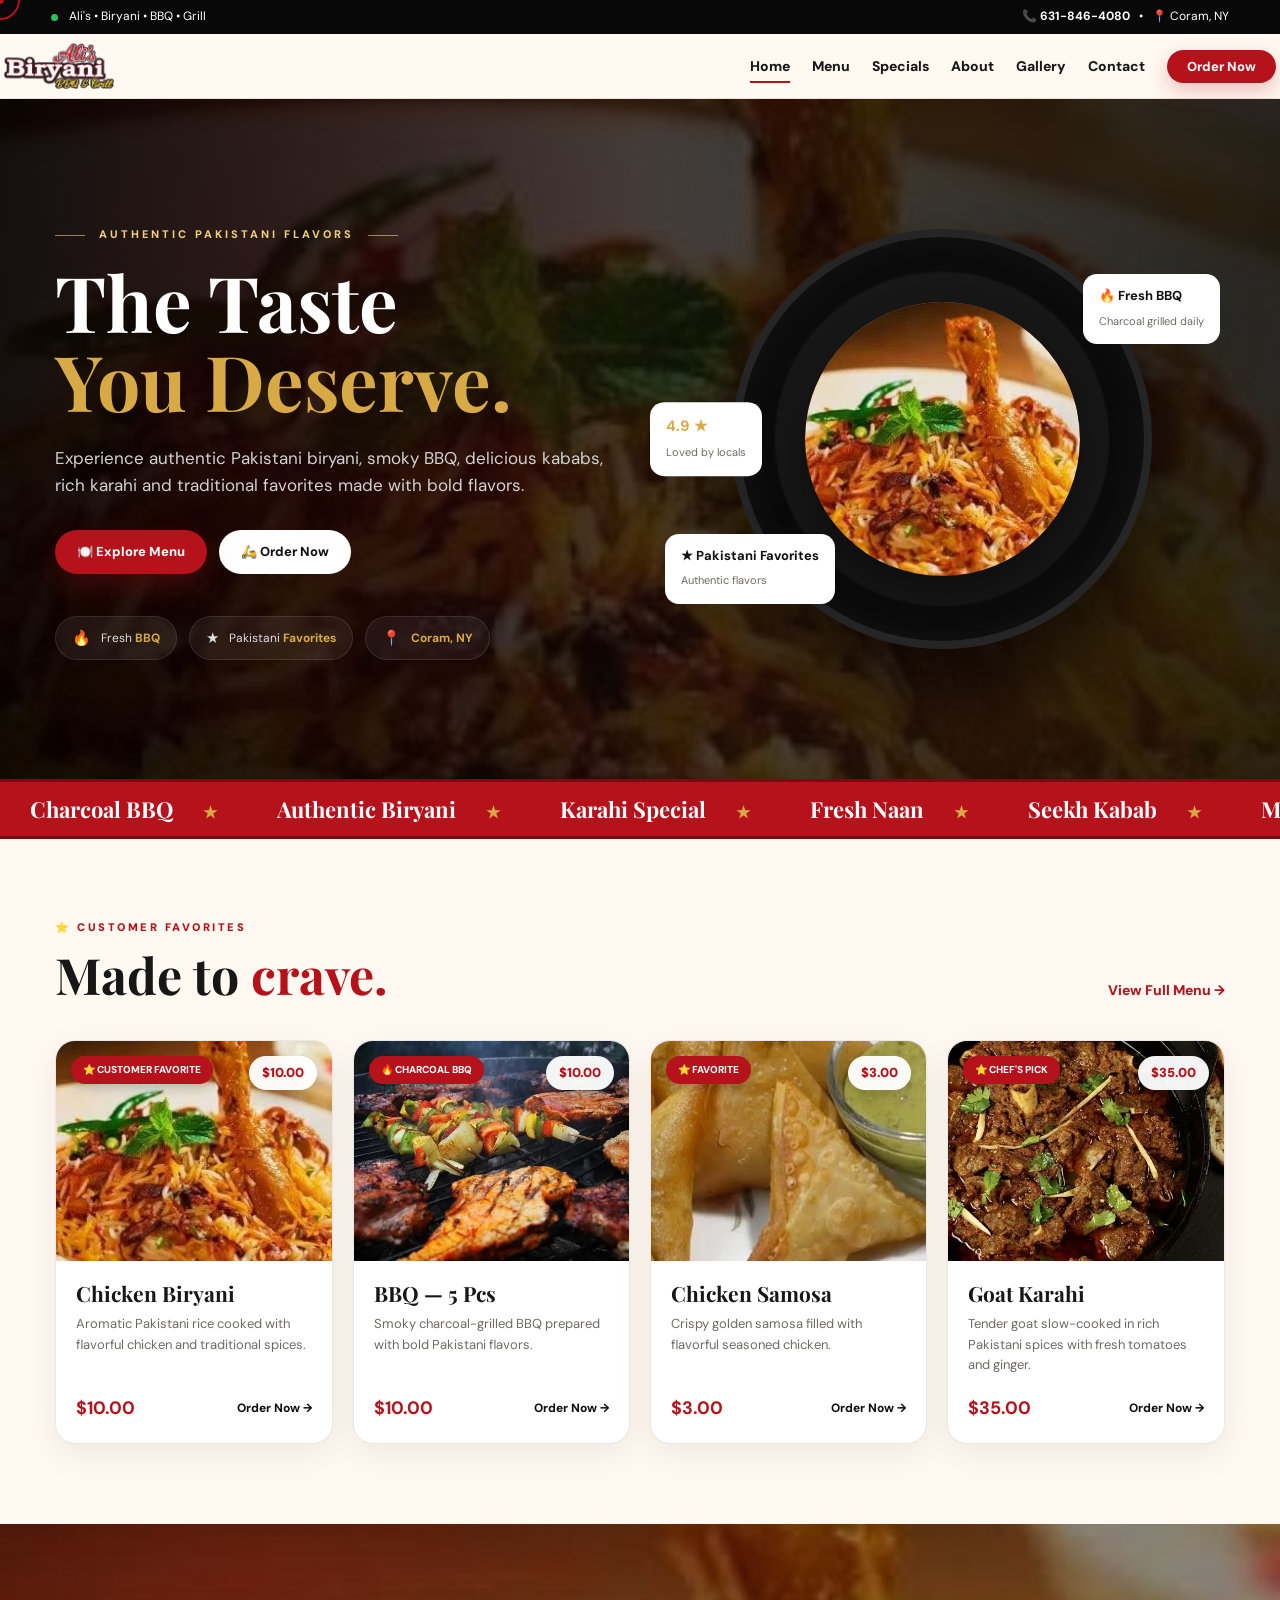
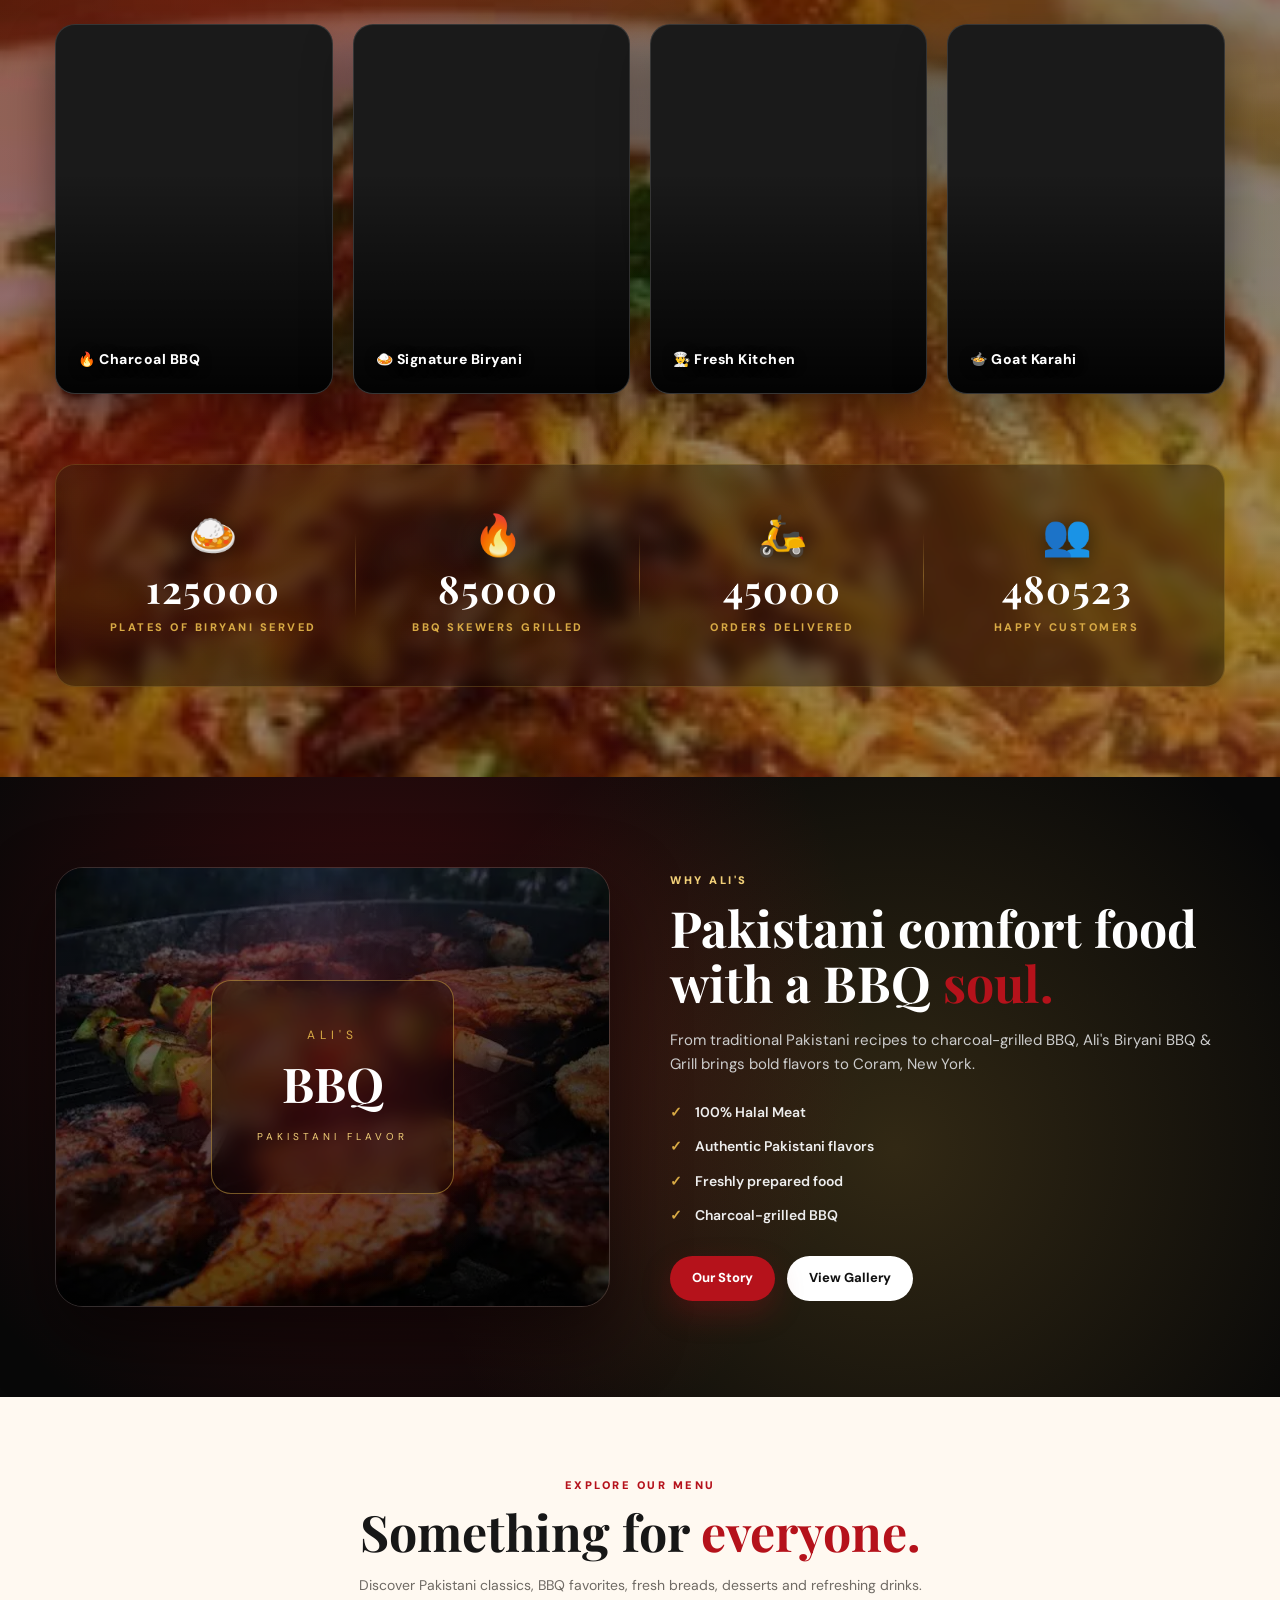
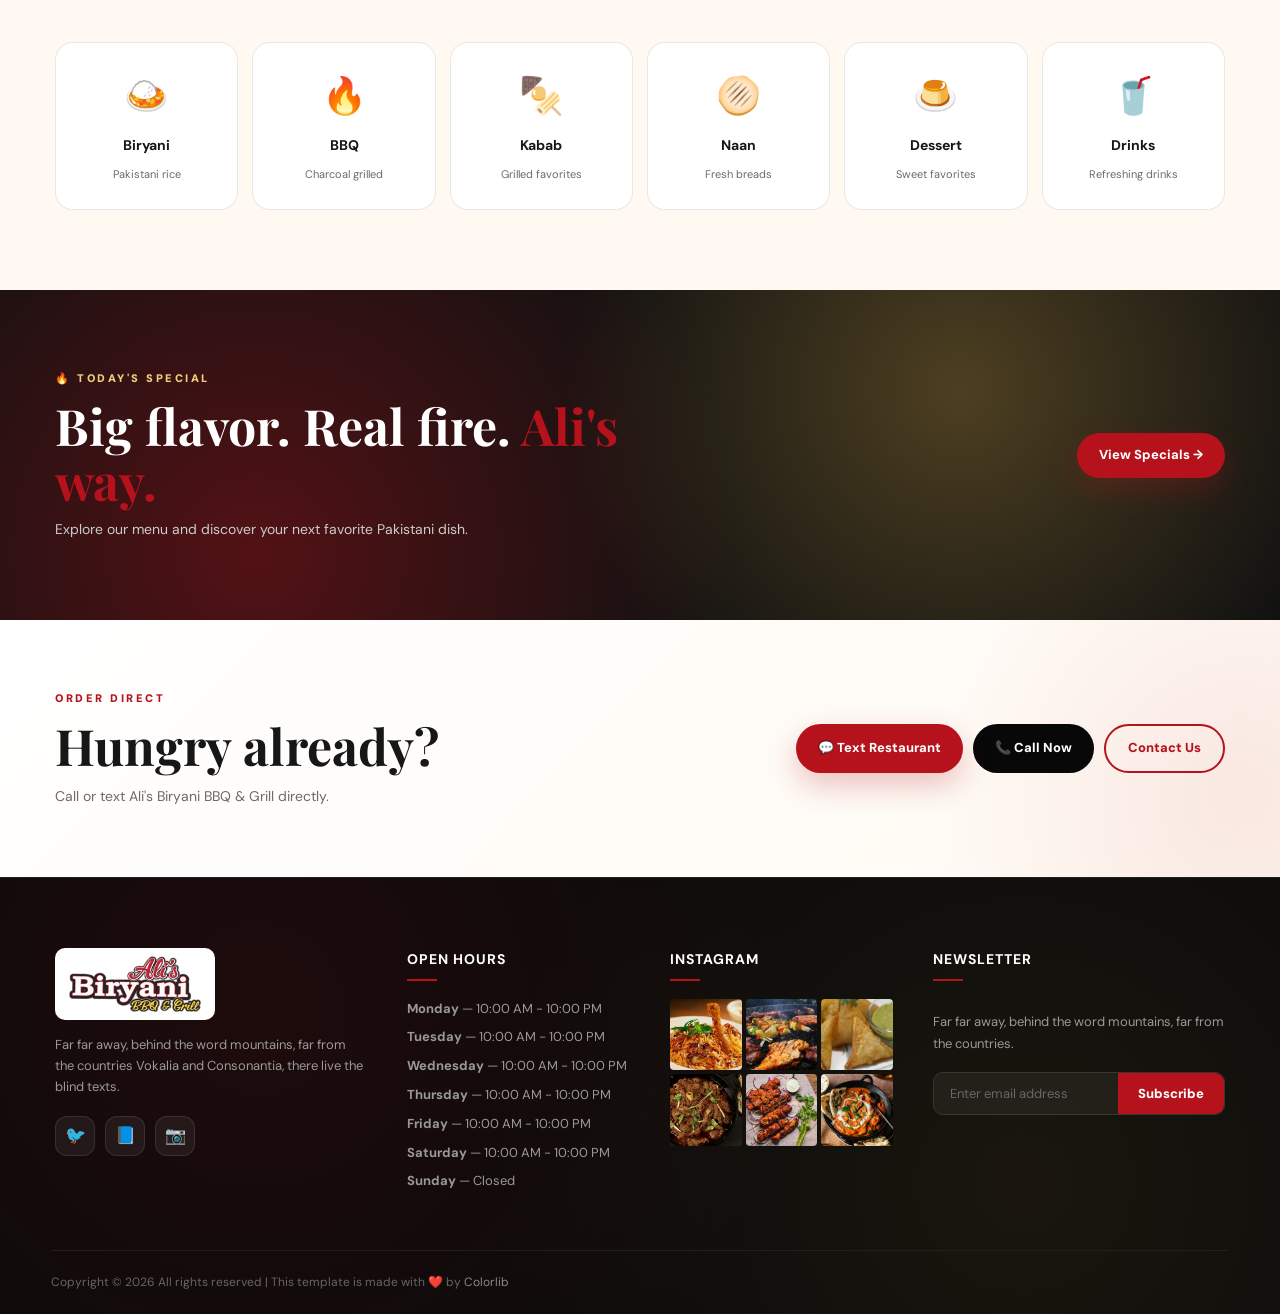
==== commit b92d690f: "Upload complete Ali's Biryani website" ====
--- a/index.html
+++ b/index.html
@@ -10,387 +10,78 @@
     <link href="https://fonts.googleapis.com/css2?family=DM+Sans:wght@400;500;600;700;800;900&family=Playfair+Display:wght@500;600;700;800&display=swap" rel="stylesheet">
 </head>
 <style>
-    /* Instagram Grid in Footer */
-    .footer-instagram-grid {
-        display: grid;
-        grid-template-columns: repeat(3, 1fr);
-        gap: 4px;
-        margin-top: 5px;
-    }
-
-    .footer-instagram-grid img {
-        width: 100%;
-        aspect-ratio: 1;
-        object-fit: cover;
-        border-radius: 4px;
-        transition: transform 0.3s, opacity 0.3s;
-        cursor: pointer;
-    }
-
-    .footer-instagram-grid img:hover {
-        transform: scale(1.05);
-        opacity: 0.8;
-    }
-
-    /* ============================================================
-       FEATURED DISHES — 4 COLUMNS ON DESKTOP
-    ============================================================ */
-    .featured-grid {
-        display: grid;
-        grid-template-columns: repeat(4, 1fr);
-        gap: 20px;
-        align-items: stretch;
-    }
-
-    /* ============================================================
-       VIDEO SHOWCASE — WITH BACKGROUND IMAGE + HALAL STATS
-    ============================================================ */
-    .video-showcase {
-        position: relative;
-        padding: 100px 0 90px;
-        overflow: hidden;
-        background: #1a0f08;
-        color: #fff;
-    }
-
-    /* Background image + dark overlay */
-    .video-showcase::before {
-        content: "";
-        position: absolute;
-        inset: 0;
-        background:
-            linear-gradient(rgba(10, 5, 2, 0.82), rgba(10, 5, 2, 0.88)),
-            url('assets/flayers/bbq 5pcs.jpeg') center/cover no-repeat fixed;
-        z-index: 0;
-    }
-
-    /* Radial glows on top of image */
-    .video-showcase::after {
-        content: "";
-        position: absolute;
-        inset: 0;
-        background:
-            radial-gradient(circle at 15% 20%, rgba(181, 18, 27, 0.35), transparent 45%),
-            radial-gradient(circle at 85% 80%, rgba(216, 170, 69, 0.25), transparent 45%);
-        animation: heroGlow 15s ease-in-out infinite alternate;
-        pointer-events: none;
-        z-index: 1;
-    }
-
-    .video-showcase > .container {
-        position: relative;
-        z-index: 2;
-    }
-
-    .video-showcase .section-heading.centered {
-        text-align: center;
-        display: block;
-        margin-bottom: 55px;
-    }
-
-    .video-showcase .section-label.light {
-        color: #f1cf78;
-        font-size: 12px;
-        font-weight: 900;
-        letter-spacing: 3px;
-        text-transform: uppercase;
-        margin-bottom: 10px;
-        display: block;
-    }
-
-    .video-showcase h2 {
-        color: #fff;
-        font-family: "Playfair Display", serif;
-        font-size: clamp(32px, 4.5vw, 54px);
-        line-height: 1.1;
-    }
-
-    .video-showcase h2 span {
-        color: #d8aa45;
-    }
-
-    /* Video Grid — 4 columns on desktop */
-    .video-grid {
-        display: grid;
-        grid-template-columns: repeat(4, 1fr);
-        gap: 20px;
-        margin-bottom: 70px;
-    }
-
-    .video-card {
-        position: relative;
-        aspect-ratio: 3 / 4;
-        border-radius: 20px;
-        overflow: hidden;
-        border: 1px solid rgba(255, 255, 255, 0.12);
-        background: #1a1a1a;
-        transition: all 0.4s ease;
-        cursor: pointer;
-        box-shadow: 0 20px 50px rgba(0, 0, 0, 0.4);
-    }
-
-    .video-card:hover {
-        transform: translateY(-10px) scale(1.02);
-        border-color: #d8aa45;
-        box-shadow: 0 30px 60px rgba(216, 170, 69, 0.4);
-    }
-
-    .video-card video {
-        width: 100%;
-        height: 100%;
-        object-fit: cover;
-        transition: transform 0.6s;
-    }
-
-    .video-card:hover video {
-        transform: scale(1.08);
-    }
-
-    .video-overlay {
-        position: absolute;
-        inset: 0;
-        background: linear-gradient(180deg, transparent 40%, rgba(0, 0, 0, 0.9) 100%);
-        display: flex;
-        align-items: flex-end;
-        padding: 22px;
-        pointer-events: none;
-    }
-
-    .video-label {
-        color: white;
-        font-weight: 800;
-        font-size: 14px;
-        letter-spacing: 0.5px;
-        text-shadow: 0 2px 12px rgba(0, 0, 0, 0.9);
-    }
-
-    /* ============================================================
-       STATS ROW — HALAL FRIENDLY
-    ============================================================ */
-    .stats-row {
-        display: grid;
-        grid-template-columns: repeat(4, 1fr);
-        gap: 30px;
-        padding: 40px 30px;
-        background: rgba(0, 0, 0, 0.35);
-        backdrop-filter: blur(8px);
-        -webkit-backdrop-filter: blur(8px);
-        border-radius: 20px;
-        border: 1px solid rgba(216, 170, 69, 0.25);
-        position: relative;
-        overflow: hidden;
-    }
-
-    .stats-row::before {
-        content: "";
-        position: absolute;
-        inset: 0;
-        background: linear-gradient(135deg, rgba(216, 170, 69, 0.05), transparent 60%);
-        pointer-events: none;
-    }
-
-    .stat-block {
-        display: flex;
-        flex-direction: column;
-        align-items: center;
-        text-align: center;
-        position: relative;
-        z-index: 1;
-        padding: 10px 5px;
-    }
-
-    .stat-block:not(:last-child)::after {
-        content: "";
-        position: absolute;
-        right: -15px;
-        top: 20%;
-        bottom: 20%;
-        width: 1px;
-        background: linear-gradient(180deg, transparent, rgba(216, 170, 69, 0.4), transparent);
-    }
-
-    .stat-icon {
-        font-size: 40px;
-        color: #fff;
-        margin-bottom: 14px;
-        opacity: 0.95;
-        filter: drop-shadow(0 4px 10px rgba(0, 0, 0, 0.5));
-        transition: transform 0.4s ease;
-        display: block;
-        line-height: 1;
-    }
-
-    .stat-block:hover .stat-icon {
-        transform: translateY(-6px) scale(1.1);
-    }
-
-    .stat-number {
-        font-family: "Playfair Display", serif;
-        font-size: clamp(28px, 3vw, 42px);
-        font-weight: 700;
-        color: #fff;
-        line-height: 1;
-        margin-bottom: 12px;
-        letter-spacing: 1px;
-    }
-
-    .stat-label {
-        font-size: 11px;
-        font-weight: 800;
-        letter-spacing: 2.5px;
-        text-transform: uppercase;
-        color: #d8aa45;
-        line-height: 1.5;
-    }
-
-    /* ============================================================
-       RESPONSIVE
-    ============================================================ */
-
-    /* Tablet (1000px & below) */
+    .footer-instagram-grid { display: grid; grid-template-columns: repeat(3, 1fr); gap: 4px; margin-top: 5px; }
+    .footer-instagram-grid img { width: 100%; aspect-ratio: 1; object-fit: cover; border-radius: 4px; transition: transform 0.3s, opacity 0.3s; cursor: pointer; }
+    .footer-instagram-grid img:hover { transform: scale(1.05); opacity: 0.8; }
+    .featured-grid { display: grid; grid-template-columns: repeat(4, 1fr); gap: 20px; align-items: stretch; }
+    .video-showcase { position: relative; padding: 100px 0 90px; overflow: hidden; background: #1a0f08; color: #fff; }
+    .video-showcase::before { content: ""; position: absolute; inset: 0; background: linear-gradient(rgba(10, 5, 2, 0.82), rgba(10, 5, 2, 0.88)), url('assets/flayers/bbq-5pcs.jpeg') center/cover no-repeat fixed; z-index: 0; }
+    .video-showcase::after { content: ""; position: absolute; inset: 0; background: radial-gradient(circle at 15% 20%, rgba(181, 18, 27, 0.35), transparent 45%), radial-gradient(circle at 85% 80%, rgba(216, 170, 69, 0.25), transparent 45%); animation: heroGlow 15s ease-in-out infinite alternate; pointer-events: none; z-index: 1; }
+    .video-showcase > .container { position: relative; z-index: 2; }
+    .video-showcase .section-heading.centered { text-align: center; display: block; margin-bottom: 55px; }
+    .video-showcase .section-label.light { color: #f1cf78; font-size: 12px; font-weight: 900; letter-spacing: 3px; text-transform: uppercase; margin-bottom: 10px; display: block; }
+    .video-showcase h2 { color: #fff; font-family: "Playfair Display", serif; font-size: clamp(32px, 4.5vw, 54px); line-height: 1.1; }
+    .video-showcase h2 span { color: #d8aa45; }
+    .video-grid { display: grid; grid-template-columns: repeat(4, 1fr); gap: 20px; margin-bottom: 70px; }
+    .video-card { position: relative; aspect-ratio: 3 / 4; border-radius: 20px; overflow: hidden; border: 1px solid rgba(255, 255, 255, 0.12); background: #1a1a1a; transition: all 0.4s ease; cursor: pointer; box-shadow: 0 20px 50px rgba(0, 0, 0, 0.4); }
+    .video-card:hover { transform: translateY(-10px) scale(1.02); border-color: #d8aa45; box-shadow: 0 30px 60px rgba(216, 170, 69, 0.4); }
+    .video-card video { width: 100%; height: 100%; object-fit: cover; transition: transform 0.6s; }
+    .video-card:hover video { transform: scale(1.08); }
+    .video-overlay { position: absolute; inset: 0; background: linear-gradient(180deg, transparent 40%, rgba(0, 0, 0, 0.9) 100%); display: flex; align-items: flex-end; padding: 22px; pointer-events: none; }
+    .video-label { color: white; font-weight: 800; font-size: 14px; letter-spacing: 0.5px; text-shadow: 0 2px 12px rgba(0, 0, 0, 0.9); }
+    .stats-row { display: grid; grid-template-columns: repeat(4, 1fr); gap: 30px; padding: 40px 30px; background: rgba(0, 0, 0, 0.35); backdrop-filter: blur(8px); -webkit-backdrop-filter: blur(8px); border-radius: 20px; border: 1px solid rgba(216, 170, 69, 0.25); position: relative; overflow: hidden; }
+    .stats-row::before { content: ""; position: absolute; inset: 0; background: linear-gradient(135deg, rgba(216, 170, 69, 0.05), transparent 60%); pointer-events: none; }
+    .stat-block { display: flex; flex-direction: column; align-items: center; text-align: center; position: relative; z-index: 1; padding: 10px 5px; }
+    .stat-block:not(:last-child)::after { content: ""; position: absolute; right: -15px; top: 20%; bottom: 20%; width: 1px; background: linear-gradient(180deg, transparent, rgba(216, 170, 69, 0.4), transparent); }
+    .stat-icon { font-size: 40px; color: #fff; margin-bottom: 14px; opacity: 0.95; filter: drop-shadow(0 4px 10px rgba(0, 0, 0, 0.5)); transition: transform 0.4s ease; display: block; line-height: 1; }
+    .stat-block:hover .stat-icon { transform: translateY(-6px) scale(1.1); }
+    .stat-number { font-family: "Playfair Display", serif; font-size: clamp(28px, 3vw, 42px); font-weight: 700; color: #fff; line-height: 1; margin-bottom: 12px; letter-spacing: 1px; }
+    .stat-label { font-size: 11px; font-weight: 800; letter-spacing: 2.5px; text-transform: uppercase; color: #d8aa45; line-height: 1.5; }
     @media (max-width: 1000px) {
-        .featured-grid {
-            grid-template-columns: repeat(2, 1fr);
-            gap: 18px;
-        }
-
-        .video-showcase {
-            padding: 80px 0 70px;
-        }
-        .video-grid {
-            grid-template-columns: repeat(2, 1fr);
-            gap: 18px;
-            margin-bottom: 55px;
-        }
-        .stats-row {
-            grid-template-columns: repeat(2, 1fr);
-            gap: 25px;
-            padding: 35px 25px;
-        }
-        .stat-block:not(:last-child)::after {
-            display: none;
-        }
-        .stat-block:nth-child(1)::after,
-        .stat-block:nth-child(2)::after {
-            content: "";
-            position: absolute;
-            right: -12px;
-            top: 25%;
-            bottom: 25%;
-            width: 1px;
-            background: linear-gradient(180deg, transparent, rgba(216, 170, 69, 0.4), transparent);
-        }
+        .featured-grid { grid-template-columns: repeat(2, 1fr); gap: 18px; }
+        .video-showcase { padding: 80px 0 70px; }
+        .video-grid { grid-template-columns: repeat(2, 1fr); gap: 18px; margin-bottom: 55px; }
+        .stats-row { grid-template-columns: repeat(2, 1fr); gap: 25px; padding: 35px 25px; }
+        .stat-block:not(:last-child)::after { display: none; }
+        .stat-block:nth-child(1)::after, .stat-block:nth-child(2)::after { content: ""; position: absolute; right: -12px; top: 25%; bottom: 25%; width: 1px; background: linear-gradient(180deg, transparent, rgba(216, 170, 69, 0.4), transparent); }
         .stat-icon { font-size: 34px; }
         .stat-number { font-size: 32px; }
     }
-
-    /* Mobile (800px & below) */
     @media (max-width: 800px) {
-        .featured-grid {
-            grid-template-columns: repeat(2, 1fr);
-            gap: 14px;
-        }
-
-        .video-showcase {
-            padding: 65px 0 60px;
-        }
-
-        /* Mobile par fixed background scroll nahi karta — better performance */
-        .video-showcase::before {
-            background-attachment: scroll;
-        }
-
-        .video-showcase .section-heading.centered {
-            margin-bottom: 40px;
-        }
+        .featured-grid { grid-template-columns: repeat(2, 1fr); gap: 14px; }
+        .video-showcase { padding: 65px 0 60px; }
+        .video-showcase::before { background-attachment: scroll; }
+        .video-showcase .section-heading.centered { margin-bottom: 40px; }
         .video-showcase h2 { font-size: 30px; }
-        .video-grid {
-            grid-template-columns: repeat(2, 1fr);
-            gap: 14px;
-            margin-bottom: 45px;
-        }
-        .video-card {
-            aspect-ratio: 3 / 4;
-            border-radius: 16px;
-        }
+        .video-grid { grid-template-columns: repeat(2, 1fr); gap: 14px; margin-bottom: 45px; }
+        .video-card { aspect-ratio: 3 / 4; border-radius: 16px; }
         .video-overlay { padding: 16px; }
         .video-label { font-size: 12px; }
-        .stats-row {
-            grid-template-columns: repeat(2, 1fr);
-            gap: 22px;
-            padding: 28px 18px;
-            border-radius: 16px;
-        }
-        .stat-icon {
-            font-size: 30px;
-            margin-bottom: 10px;
-        }
-        .stat-number {
-            font-size: 26px;
-            margin-bottom: 8px;
-        }
-        .stat-label {
-            font-size: 10px;
-            letter-spacing: 1.8px;
-        }
+        .stats-row { grid-template-columns: repeat(2, 1fr); gap: 22px; padding: 28px 18px; border-radius: 16px; }
+        .stat-icon { font-size: 30px; margin-bottom: 10px; }
+        .stat-number { font-size: 26px; margin-bottom: 8px; }
+        .stat-label { font-size: 10px; letter-spacing: 1.8px; }
     }
-
-    /* Small Mobile (560px & below) */
     @media (max-width: 560px) {
-        .featured-grid {
-            grid-template-columns: repeat(2, 1fr);
-            gap: 10px;
-        }
-
-        .video-showcase {
-            padding: 50px 0 45px;
-        }
+        .featured-grid { grid-template-columns: repeat(2, 1fr); gap: 10px; }
+        .video-showcase { padding: 50px 0 45px; }
         .video-showcase h2 { font-size: 24px; }
-        .video-grid {
-            grid-template-columns: repeat(2, 1fr);
-            gap: 10px;
-            margin-bottom: 35px;
-        }
-        .video-card {
-            aspect-ratio: 3 / 4;
-            border-radius: 14px;
-        }
+        .video-grid { grid-template-columns: repeat(2, 1fr); gap: 10px; margin-bottom: 35px; }
+        .video-card { aspect-ratio: 3 / 4; border-radius: 14px; }
         .video-overlay { padding: 12px; }
         .video-label { font-size: 11px; }
-        .stats-row {
-            grid-template-columns: repeat(2, 1fr);
-            gap: 18px;
-            padding: 22px 14px;
-            border-radius: 14px;
-        }
-        .stat-icon {
-            font-size: 26px;
-            margin-bottom: 8px;
-        }
-        .stat-number {
-            font-size: 22px;
-            margin-bottom: 6px;
-        }
-        .stat-label {
-            font-size: 9px;
-            letter-spacing: 1.5px;
-        }
+        .stats-row { grid-template-columns: repeat(2, 1fr); gap: 18px; padding: 22px 14px; border-radius: 14px; }
+        .stat-icon { font-size: 26px; margin-bottom: 8px; }
+        .stat-number { font-size: 22px; margin-bottom: 6px; }
+        .stat-label { font-size: 9px; letter-spacing: 1.5px; }
     }
-
-    /* Extra Small (380px & below) */
     @media (max-width: 380px) {
         .video-grid { gap: 8px; }
         .video-label { font-size: 10px; }
         .stat-icon { font-size: 22px; }
         .stat-number { font-size: 20px; }
-        .stat-label {
-            font-size: 8px;
-            letter-spacing: 1.2px;
-        }
-        .stats-row {
-            gap: 14px;
-            padding: 18px 10px;
-        }
+        .stat-label { font-size: 8px; letter-spacing: 1.2px; }
+        .stats-row { gap: 14px; padding: 18px 10px; }
     }
 </style>
 
@@ -399,27 +90,18 @@
 <!-- TOP BAR -->
 <div class="top-bar">
     <div class="container top-bar-inner">
-        <span class="top-bar-left">
-            <span class="pulse-dot"></span>
-            Ali's • Biryani • BBQ • Grill
-        </span>
-        <span class="top-bar-right">
-            <a href="tel:+16318464080">📞 631-846-4080</a>
-            &nbsp; • &nbsp;
-            📍 Coram, NY
-        </span>
+        <span class="top-bar-left"><span class="pulse-dot"></span> Ali's • Biryani • BBQ • Grill</span>
+        <span class="top-bar-right"><a href="tel:+16318464080">📞 631-846-4080</a> &nbsp; • &nbsp; 📍 Coram, NY</span>
     </div>
 </div>
 
 <!-- NAVBAR -->
 <header class="navbar">
     <div class="container nav-inner">
-        <a href="index.html">
-            <img src="assets/logo/Layer 6.png" alt="Ali's" class="logo">
-        </a>
+        <a href="index.html"><img src="assets/logo/Layer 6.png" alt="Ali's" class="logo"></a>
         <button class="mobile-menu-btn" id="mobileMenuBtn" aria-label="Menu">☰</button>
         <nav class="navigation" id="navigation">
-            <a href="index.html">Home</a>
+            <a href="index.html" class="active">Home</a>
             <a href="MENU.html">Menu</a>
             <a href="SPECIALS.html">Specials</a>
             <a href="ABOUT.html">About</a>
@@ -432,71 +114,35 @@
 
 <!-- HERO -->
 <section class="hero">
-    <video class="hero-video" autoplay muted loop playsinline poster="assets/menu/chicken biryani.jpeg">
+    <video class="hero-video" autoplay muted loop playsinline poster="assets/menu/chicken-biryani.jpeg">
         <source src="assets/videos/biryani.mp4" type="video/mp4">
     </video>
-
     <div class="hero-overlay"></div>
-
     <div class="container hero-content">
         <div class="hero-text">
-            <span class="small-heading">
-                <span class="small-heading-line"></span>
-                AUTHENTIC PAKISTANI FLAVORS
-                <span class="small-heading-line"></span>
-            </span>
-
-            <h1>
-                The Taste
-                <span>You Deserve.</span>
-            </h1>
-
-            <p>
-                Experience authentic Pakistani biryani, smoky BBQ, delicious kababs,
-                rich karahi and traditional favorites made with bold flavors.
-            </p>
-
+            <span class="small-heading"><span class="small-heading-line"></span> AUTHENTIC PAKISTANI FLAVORS <span class="small-heading-line"></span></span>
+            <h1>The Taste <span>You Deserve.</span></h1>
+            <p>Experience authentic Pakistani biryani, smoky BBQ, delicious kababs, rich karahi and traditional favorites made with bold flavors.</p>
             <div class="hero-buttons">
                 <a href="MENU.html" class="btn btn-red">🍽️ Explore Menu</a>
                 <a href="ORDER.html" class="btn btn-white">🛵 Order Now</a>
             </div>
-
             <div class="hero-info">
-                <div class="hero-info-item">
-                    <span class="hero-info-icon">🔥</span>
-                    <span>Fresh <strong>BBQ</strong></span>
-                </div>
-                <div class="hero-info-item">
-                    <span class="hero-info-icon">★</span>
-                    <span>Pakistani <strong>Favorites</strong></span>
-                </div>
-                <div class="hero-info-item">
-                    <span class="hero-info-icon">📍</span>
-                    <span><strong>Coram, NY</strong></span>
-                </div>
-            </div>
-        </div>
-
+                <div class="hero-info-item"><span class="hero-info-icon">🔥</span><span>Fresh <strong>BBQ</strong></span></div>
+                <div class="hero-info-item"><span class="hero-info-icon">★</span><span>Pakistani <strong>Favorites</strong></span></div>
+                <div class="hero-info-item"><span class="hero-info-icon">📍</span><span><strong>Coram, NY</strong></span></div>
+            </div>
+        </div>
         <div class="hero-food">
             <div class="food-glow"></div>
             <div class="food-circle">
                 <div class="food-dish">
-                    <img src="assets/menu/chicken biryani.jpeg" alt="Chicken Biryani"
-                         onerror="this.parentElement.innerHTML='🍛';">
-                </div>
-            </div>
-            <div class="floating-card card-one">
-                <strong>🔥 Fresh BBQ</strong>
-                <span>Charcoal grilled daily</span>
-            </div>
-            <div class="floating-card card-two">
-                <strong>★ Pakistani Favorites</strong>
-                <span>Authentic flavors</span>
-            </div>
-            <div class="floating-card card-three">
-                <strong>4.9 ★</strong>
-                <span>Loved by locals</span>
-            </div>
+                    <img src="assets/menu/chicken-biryani.jpeg" alt="Chicken Biryani" onerror="this.parentElement.innerHTML='🍛';">
+                </div>
+            </div>
+            <div class="floating-card card-one"><strong>🔥 Fresh BBQ</strong><span>Charcoal grilled daily</span></div>
+            <div class="floating-card card-two"><strong>★ Pakistani Favorites</strong><span>Authentic flavors</span></div>
+            <div class="floating-card card-three"><strong>4.9 ★</strong><span>Loved by locals</span></div>
         </div>
     </div>
 </section>
@@ -510,7 +156,6 @@
         <div class="marquee-item">Fresh Naan</div>
         <div class="marquee-item">Seekh Kabab</div>
         <div class="marquee-item">Mango Lassi</div>
-
         <div class="marquee-item">Charcoal BBQ</div>
         <div class="marquee-item">Authentic Biryani</div>
         <div class="marquee-item">Karahi Special</div>
@@ -520,7 +165,7 @@
     </div>
 </section>
 
-<!-- FEATURED DISHES — 4 BLOCKS -->
+<!-- FEATURED DISHES -->
 <section class="section">
     <div class="container">
         <div class="section-heading reveal">
@@ -532,11 +177,9 @@
         </div>
 
         <div class="featured-grid">
-            <!-- 1 -->
             <article class="dish-card reveal">
                 <div class="dish-image">
-                    <img src="assets/menu/chicken biryani.jpeg" alt="Chicken Biryani"
-                         onerror="this.parentElement.style.background='linear-gradient(135deg,#d8aa45,#8b2b18)'; this.style.display='none';">
+                    <img src="assets/menu/chicken-biryani.jpeg" alt="Chicken Biryani" onerror="this.parentElement.style.background='linear-gradient(135deg,#d8aa45,#8b2b18)'; this.style.display='none';">
                     <div class="dish-tag">⭐ CUSTOMER FAVORITE</div>
                     <div class="dish-price-badge">$10.00</div>
                 </div>
@@ -550,11 +193,9 @@
                 </div>
             </article>
 
-            <!-- 2 -->
             <article class="dish-card reveal reveal-delay-1">
                 <div class="dish-image">
-                    <img src="assets/menu/bbq 5pcs.jpeg" alt="BBQ 5 Pieces"
-                         onerror="this.parentElement.style.background='linear-gradient(135deg,#b5121b,#4a0808)'; this.style.display='none';">
+                    <img src="assets/menu/bbq-5pcs.jpeg" alt="BBQ 5 Pieces" onerror="this.parentElement.style.background='linear-gradient(135deg,#b5121b,#4a0808)'; this.style.display='none';">
                     <div class="dish-tag">🔥 CHARCOAL BBQ</div>
                     <div class="dish-price-badge">$10.00</div>
                 </div>
@@ -568,11 +209,9 @@
                 </div>
             </article>
 
-            <!-- 3 -->
             <article class="dish-card reveal reveal-delay-2">
                 <div class="dish-image">
-                    <img src="assets/menu/chicken samosa.jpeg" alt="Chicken Samosa"
-                         onerror="this.parentElement.style.background='linear-gradient(135deg,#d8aa45,#b5121b)'; this.style.display='none';">
+                    <img src="assets/menu/chicken-samosa.jpeg" alt="Chicken Samosa" onerror="this.parentElement.style.background='linear-gradient(135deg,#d8aa45,#b5121b)'; this.style.display='none';">
                     <div class="dish-tag">⭐ FAVORITE</div>
                     <div class="dish-price-badge">$3.00</div>
                 </div>
@@ -586,11 +225,9 @@
                 </div>
             </article>
 
-            <!-- 4 -->
             <article class="dish-card reveal reveal-delay-3">
                 <div class="dish-image">
-                    <img src="assets/menu/goat karahi.jpeg" alt="Goat Karahi"
-                         onerror="this.parentElement.style.background='linear-gradient(135deg,#b5121b,#4a0808)'; this.style.display='none';">
+                    <img src="assets/menu/goat-karahi.jpeg" alt="Goat Karahi" onerror="this.parentElement.style.background='linear-gradient(135deg,#b5121b,#4a0808)'; this.style.display='none';">
                     <div class="dish-tag">⭐ CHEF'S PICK</div>
                     <div class="dish-price-badge">$35.00</div>
                 </div>
@@ -607,88 +244,37 @@
     </div>
 </section>
 
-<!-- ============================================================
-     VIDEO SHOWCASE — 4 VIDEOS + HALAL STATS + BACKGROUND IMAGE
-============================================================ -->
+<!-- VIDEO SHOWCASE -->
 <section class="video-showcase">
-      <video class="hero-video" autoplay muted loop playsinline poster="assets/menu/chicken biryani.jpeg">
+    <video class="hero-video" autoplay muted loop playsinline poster="assets/menu/chicken-biryani.jpeg">
         <source src="assets/videos/food.mp4" type="video/mp4">
     </video>
     <div class="container">
-
-        <!-- <div class="section-heading centered reveal">
-            <div>
-                <span class="section-label light">🎬 SEE IT IN ACTION</span>
-                <h2>Where flavor <span>comes alive.</span></h2>
-            </div>
-        </div> -->
-
-        <!-- 4 Videos -->
         <div class="video-grid">
             <div class="video-card reveal">
-                <video autoplay muted loop playsinline poster="assets/flayers/bbq 5pcs.jpeg">
-                    <source src="assets/videos/bbq.mp4" type="video/mp4">
-                </video>
-                <div class="video-overlay">
-                    <span class="video-label">🔥 Charcoal BBQ</span>
-                </div>
-            </div>
-
+                <video autoplay muted loop playsinline poster="assets/flayers/bbq-5pcs.jpeg"><source src="assets/videos/bbq.mp4" type="video/mp4"></video>
+                <div class="video-overlay"><span class="video-label">🔥 Charcoal BBQ</span></div>
+            </div>
             <div class="video-card reveal reveal-delay-1">
-                <video autoplay muted loop playsinline poster="assets/flayers/chicken biryani.jpeg">
-                    <source src="assets/videos/biryani.mp4" type="video/mp4">
-                </video>
-                <div class="video-overlay">
-                    <span class="video-label">🍛 Signature Biryani</span>
-                </div>
-            </div>
-
+                <video autoplay muted loop playsinline poster="assets/flayers/chicken-biryani.jpeg"><source src="assets/videos/biryani.mp4" type="video/mp4"></video>
+                <div class="video-overlay"><span class="video-label">🍛 Signature Biryani</span></div>
+            </div>
             <div class="video-card reveal reveal-delay-2">
-                <video autoplay muted loop playsinline poster="assets/flayers/chicken samosa.jpeg">
-                    <source src="assets/videos/kitchen.mp4" type="video/mp4">
-                </video>
-                <div class="video-overlay">
-                    <span class="video-label">👨‍🍳 Fresh Kitchen</span>
-                </div>
-            </div>
-
+                <video autoplay muted loop playsinline poster="assets/flayers/chicken-samosa.jpeg"><source src="assets/videos/kitchen.mp4" type="video/mp4"></video>
+                <div class="video-overlay"><span class="video-label">👨‍🍳 Fresh Kitchen</span></div>
+            </div>
             <div class="video-card reveal reveal-delay-3">
-                <video autoplay muted loop playsinline poster="assets/flayers/goat karahi.jpeg">
-                    <source src="assets/videos/Mutton.mp4" type="video/mp4">
-                </video>
-                <div class="video-overlay">
-                    <span class="video-label">🍲 Goat Karahi</span>
-                </div>
-            </div>
-        </div>
-
-        <!-- Halal Stats Row -->
+                <video autoplay muted loop playsinline poster="assets/flayers/goat-karahi.jpeg"><source src="assets/videos/Mutton.mp4" type="video/mp4"></video>
+                <div class="video-overlay"><span class="video-label">🍲 Goat Karahi</span></div>
+            </div>
+        </div>
+
         <div class="stats-row reveal">
-            <div class="stat-block">
-                <span class="stat-icon">🍛</span>
-                <div class="stat-number">125000</div>
-                <div class="stat-label">Plates of Biryani Served</div>
-            </div>
-
-            <div class="stat-block">
-                <span class="stat-icon">🔥</span>
-                <div class="stat-number">85000</div>
-                <div class="stat-label">BBQ Skewers Grilled</div>
-            </div>
-
-            <div class="stat-block">
-                <span class="stat-icon">🛵</span>
-                <div class="stat-number">45000</div>
-                <div class="stat-label">Orders Delivered</div>
-            </div>
-
-            <div class="stat-block">
-                <span class="stat-icon">👥</span>
-                <div class="stat-number">480523</div>
-                <div class="stat-label">Happy Customers</div>
-            </div>
-        </div>
-
+            <div class="stat-block"><span class="stat-icon">🍛</span><div class="stat-number">125000</div><div class="stat-label">Plates of Biryani Served</div></div>
+            <div class="stat-block"><span class="stat-icon">🔥</span><div class="stat-number">85000</div><div class="stat-label">BBQ Skewers Grilled</div></div>
+            <div class="stat-block"><span class="stat-icon">🛵</span><div class="stat-number">45000</div><div class="stat-label">Orders Delivered</div></div>
+            <div class="stat-block"><span class="stat-icon">👥</span><div class="stat-number">480523</div><div class="stat-label">Happy Customers</div></div>
+        </div>
     </div>
 </section>
 
@@ -696,28 +282,20 @@
 <section class="about-preview">
     <div class="container about-grid">
         <div class="about-visual reveal">
-            <img src="assets/menu/bbq 5pcs.jpeg" alt="Ali's BBQ" class="about-visual-img"
-                 onerror="this.style.display='none';">
+            <img src="assets/menu/bbq-5pcs.jpeg" alt="Ali's BBQ" class="about-visual-img" onerror="this.style.display='none';">
             <div class="about-visual-overlay"></div>
-            <div class="about-box">
-                <span>ALI'S</span>
-                <strong>BBQ</strong>
-                <small>PAKISTANI FLAVOR</small>
-            </div>
-        </div>
-
+            <div class="about-box"><span>ALI'S</span><strong>BBQ</strong><small>PAKISTANI FLAVOR</small></div>
+        </div>
         <div class="about-text reveal reveal-delay-1">
             <span class="section-label light">WHY ALI'S</span>
             <h2>Pakistani comfort food with a BBQ <span>soul.</span></h2>
             <p>From traditional Pakistani recipes to charcoal-grilled BBQ, Ali's Biryani BBQ & Grill brings bold flavors to Coram, New York.</p>
-
             <div class="about-points">
                 <div><span>✓</span> 100% Halal Meat</div>
                 <div><span>✓</span> Authentic Pakistani flavors</div>
                 <div><span>✓</span> Freshly prepared food</div>
                 <div><span>✓</span> Charcoal-grilled BBQ</div>
             </div>
-
             <div class="hero-buttons">
                 <a href="ABOUT.html" class="btn btn-red">Our Story</a>
                 <a href="GALLERY.html" class="btn btn-white">View Gallery</a>
@@ -734,38 +312,13 @@
             <h2>Something for <span>everyone.</span></h2>
             <p>Discover Pakistani classics, BBQ favorites, fresh breads, desserts and refreshing drinks.</p>
         </div>
-
         <div class="category-grid">
-            <a href="MENU.html" class="category-card reveal">
-                <div class="category-icon">🍛</div>
-                <h3>Biryani</h3>
-                <span>Pakistani rice</span>
-            </a>
-            <a href="MENU.html" class="category-card reveal reveal-delay-1">
-                <div class="category-icon">🔥</div>
-                <h3>BBQ</h3>
-                <span>Charcoal grilled</span>
-            </a>
-            <a href="MENU.html" class="category-card reveal reveal-delay-2">
-                <div class="category-icon">🍢</div>
-                <h3>Kabab</h3>
-                <span>Grilled favorites</span>
-            </a>
-            <a href="MENU.html" class="category-card reveal reveal-delay-3">
-                <div class="category-icon">🫓</div>
-                <h3>Naan</h3>
-                <span>Fresh breads</span>
-            </a>
-            <a href="MENU.html" class="category-card reveal reveal-delay-4">
-                <div class="category-icon">🍮</div>
-                <h3>Dessert</h3>
-                <span>Sweet favorites</span>
-            </a>
-            <a href="MENU.html" class="category-card reveal">
-                <div class="category-icon">🥤</div>
-                <h3>Drinks</h3>
-                <span>Refreshing drinks</span>
-            </a>
+            <a href="MENU.html" class="category-card reveal"><div class="category-icon">🍛</div><h3>Biryani</h3><span>Pakistani rice</span></a>
+            <a href="MENU.html" class="category-card reveal reveal-delay-1"><div class="category-icon">🔥</div><h3>BBQ</h3><span>Charcoal grilled</span></a>
+            <a href="MENU.html" class="category-card reveal reveal-delay-2"><div class="category-icon">🍢</div><h3>Kabab</h3><span>Grilled favorites</span></a>
+            <a href="MENU.html" class="category-card reveal reveal-delay-3"><div class="category-icon">🫓</div><h3>Naan</h3><span>Fresh breads</span></a>
+            <a href="MENU.html" class="category-card reveal reveal-delay-4"><div class="category-icon">🍮</div><h3>Dessert</h3><span>Sweet favorites</span></a>
+            <a href="MENU.html" class="category-card reveal"><div class="category-icon">🥤</div><h3>Drinks</h3><span>Refreshing drinks</span></a>
         </div>
     </div>
 </section>
@@ -798,7 +351,7 @@
     </div>
 </section>
 
-<!-- FOOTER -->
+<!-- ================= FOOTER ================= -->
 <footer>
     <div class="container footer-grid">
         <div class="footer-brand">
@@ -813,24 +366,24 @@
 
         <div>
             <h3>Open Hours</h3>
-            <p><strong>Monday</strong> — 10:00  </p>
-            <p><strong>Tuesday</strong> — 10:00  </p>
-            <p><strong>Wednesday</strong> — 10:00  </p>
-            <p><strong>Thursday</strong> — 10:00  </p>
-            <p><strong>Friday</strong> — 10:00</p>
-            <p><strong>Saturday</strong> — 10:00</p>
+            <p><strong>Monday</strong> — 10:00 AM - 10:00 PM</p>
+            <p><strong>Tuesday</strong> — 10:00 AM - 10:00 PM</p>
+            <p><strong>Wednesday</strong> — 10:00 AM - 10:00 PM</p>
+            <p><strong>Thursday</strong> — 10:00 AM - 10:00 PM</p>
+            <p><strong>Friday</strong> — 10:00 AM - 10:00 PM</p>
+            <p><strong>Saturday</strong> — 10:00 AM - 10:00 PM</p>
             <p><strong>Sunday</strong> — Closed</p>
         </div>
 
         <div>
             <h3>Instagram</h3>
             <div class="footer-instagram-grid">
-                <img src="assets/flayers/chicken biryani.jpeg" alt="Biryani">
-                <img src="assets/flayers/bbq 5pcs.jpeg" alt="BBQ">
-                <img src="assets/flayers/chicken samosa.jpeg" alt="Samosa">
-                <img src="assets/flayers/goat karahi.jpeg" alt="Karahi">
-                <img src="assets/flayers/chicken tikka.jpeg" alt="Tikka">
-                <img src="assets/flayers/butter chicken.jpeg" alt="Butter Chicken">
+                <img src="assets/menu/chicken-biryani.jpeg" alt="Biryani">
+                <img src="assets/menu/bbq-5pcs.jpeg" alt="BBQ">
+                <img src="assets/menu/chicken-samosa.jpeg" alt="Samosa">
+                <img src="assets/menu/goat-karahi.jpeg" alt="Karahi">
+                <img src="assets/menu/chicken-tikka.jpeg" alt="Tikka">
+                <img src="assets/menu/butter-chicken.jpeg" alt="Butter Chicken">
             </div>
         </div>
 
@@ -848,7 +401,6 @@
         <span>Copyright © <span class="current-year"></span> All rights reserved | This template is made with ❤️ by <a href="#">Colorlib</a></span>
     </div>
 </footer>
-
 <script src="script.js"></script>
 
 </body>
